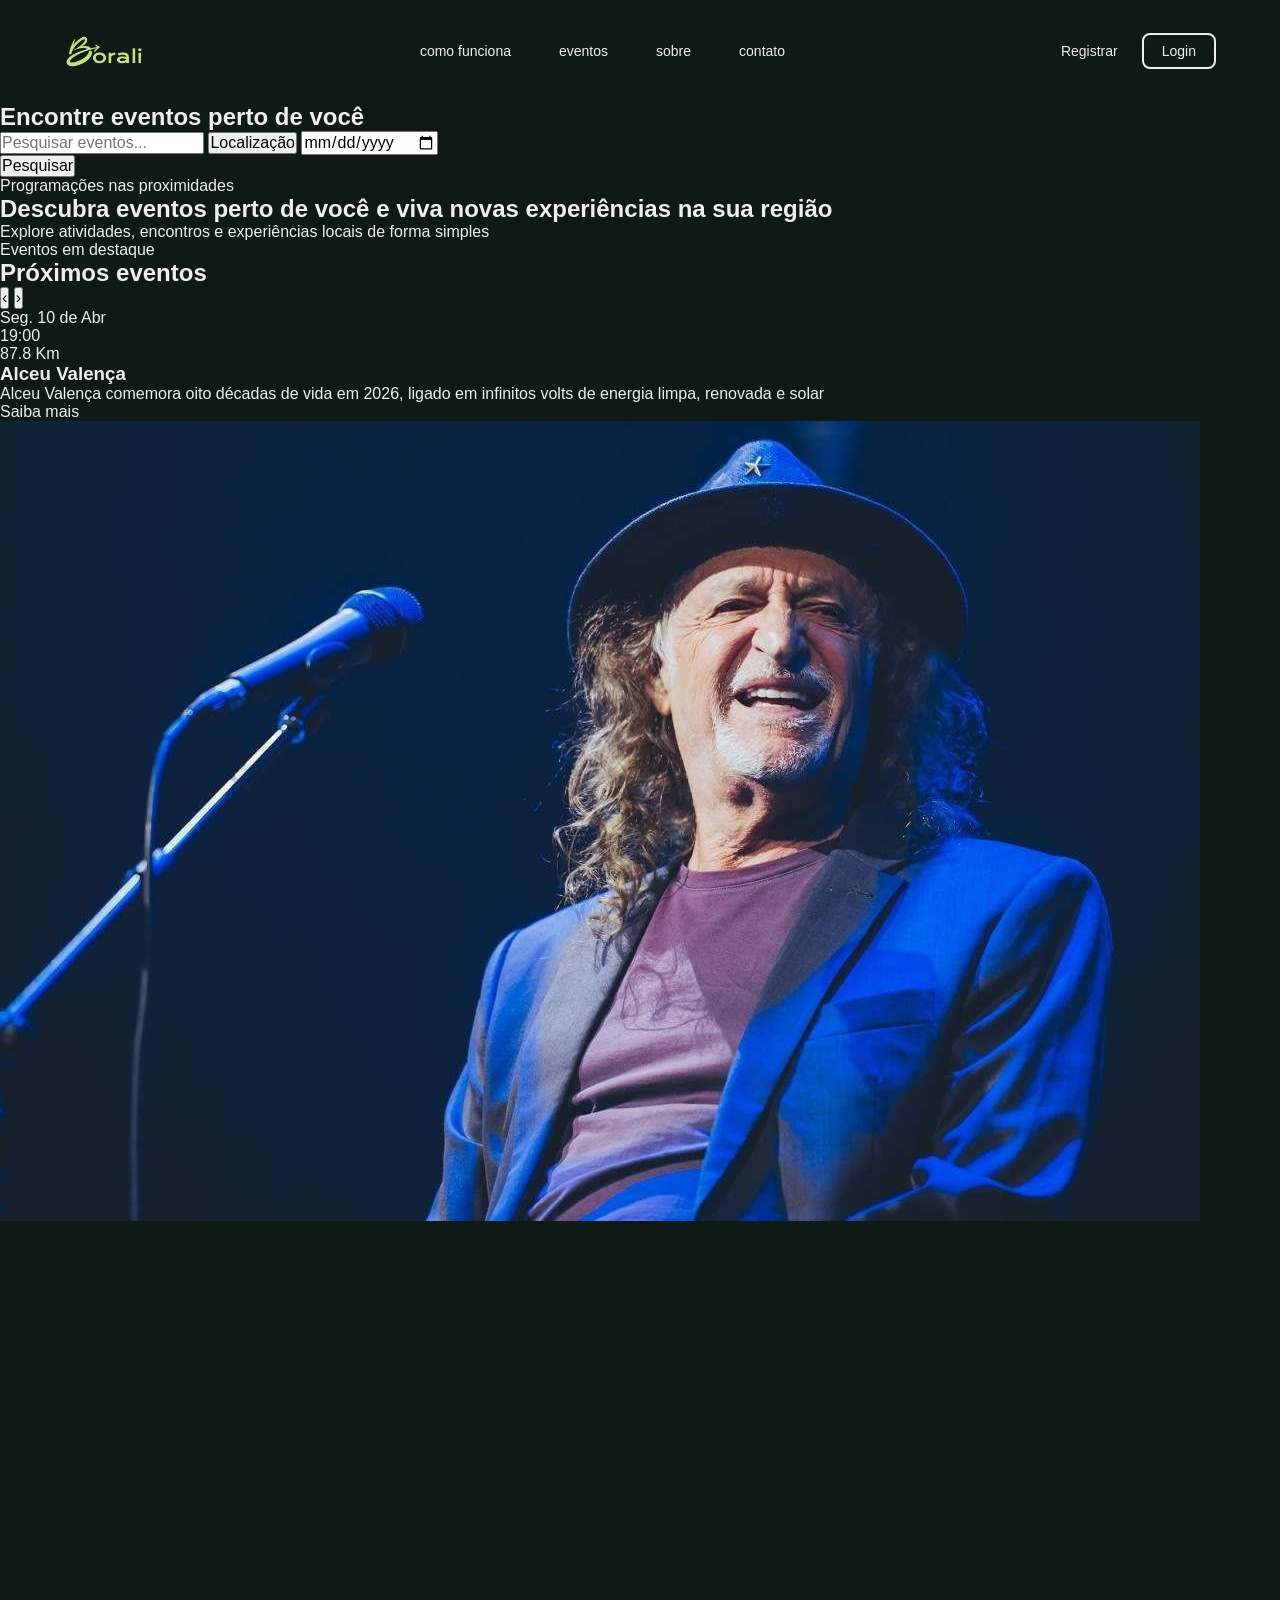
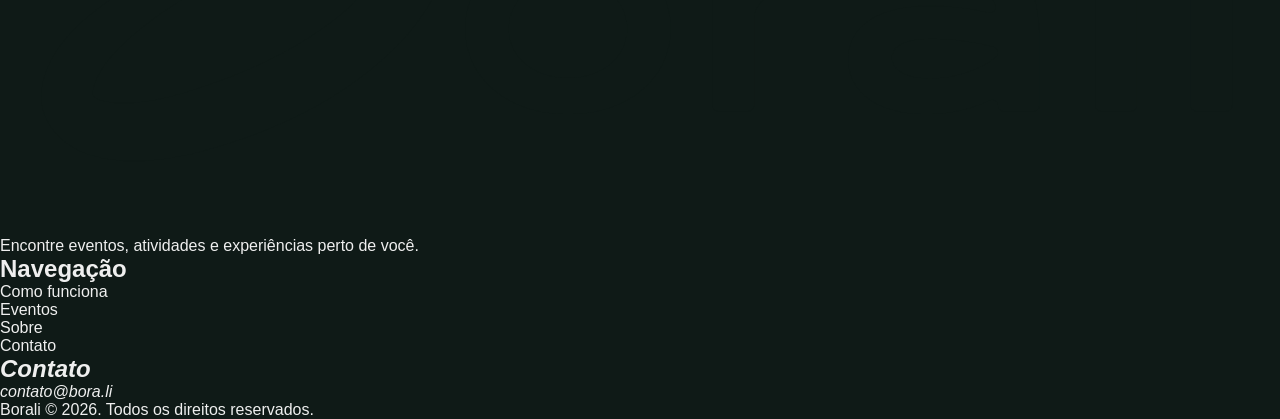
==== index.html @ 1e4908e3 "fix: ajusta acessibilidade e tamanho da logo" ====
<!doctype html>
<html lang="pt-BR">
  <head>
    <meta charset="UTF-8" />
    <meta name="viewport" content="width=device-width, initial-scale=1.0" />
    <title>Borali | Eventos locais</title>
    <link rel="stylesheet" href="css/style.css" />
  </head>
  <body>
    <header class="site-header">
      <a href="index.html" class="site-logo"
        ><img src="img/logo/Logo-1-png.png" alt="Borali"
      /></a>

      <nav class="site-nav" aria-label="Menu principal">
        <ul class="site-nav-list">
          <li><a href="#" class="site-nav-link">como funciona</a></li>
          <li><a href="#" class="site-nav-link">eventos</a></li>
          <li><a href="#" class="site-nav-link">sobre</a></li>
          <li><a href="#" class="site-nav-link">contato</a></li>
        </ul>
      </nav>
      <div class="site-header-actions">
        <a href="#" class="site-header-link">Registrar</a>
        <a href="#" class="site-header-button">Login</a>
      </div>
    </header>
    <main>
      <section class="search-section" aria-labelledby="search-title">
        <h2 id="search-title">Encontre eventos perto de você</h2>

        <form class="search-form" action="#" method="get">
          <input
            type="search"
            id="event-search"
            name="search"
            placeholder="Pesquisar eventos..."
            aria-label="Pesquisar eventos"
          />
          <button type="button" class="location-button">Localização</button>

          <input
            type="date"
            id="event-date"
            name="date"
            class="date-input"
            aria-label="Selecionar data"
          />
          <div class="search-submit-area">
            <button type="submit" class="search-submit-button">
              Pesquisar
            </button>
          </div>
        </form>
      </section>

      <section class="intro-section" aria-labelledby="intro-title">
        <p class="intro-tagline">Programações nas proximidades</p>
        <h1 id="intro-title">
          Descubra eventos perto de você e viva novas experiências na sua região
        </h1>
        <p class="intro-text">
          Explore atividades, encontros e experiências locais de forma simples
        </p>
      </section>

      <section class="events-section" aria-labelledby="events-title">
        <div class="events-header">
          <div>
            <p class="events-tagline">Eventos em destaque</p>
            <h2 id="events-title">Próximos eventos</h2>
          </div>

          <div
            class="events-controls"
            aria-label="Controles da lista de eventos"
          >
            <button
              type="button"
              class="events-control-button"
              aria-label="Evento anterior"
            >
              ‹
            </button>
            <button
              type="button"
              class="events-control-button"
              aria-label="Próximo evento"
            >
              ›
            </button>
          </div>
        </div>
        <div class="events-list">
          <article class="event-card" aria-labelledby="event-1-title">
            <div class="event-card-info">
              <div class="event-card-meta">
                <p class="event-card-meta-item">
                  <time datetime="2026-04-10">Seg. 10 de Abr</time>
                </p>
                <p class="event-card-meta-item">
                  <time datetime="19:00">19:00</time>
                </p>
                <p class="event-card-meta-item">87.8 Km</p>
              </div>
              <h3 id="event-1-title" class="event-card-title">Alceu Valença</h3>
              <p class="event-card-description">
                Alceu Valença comemora oito décadas de vida em 2026, ligado em
                infinitos volts de energia limpa, renovada e solar
              </p>
              <a href="#" class="event-card-link">Saiba mais</a>
            </div>
            <div class="event-card-media">
              <img
                src="img/ALCEU-VALENCA-3.jpg"
                alt="Foto de divulgação do evento Alceu Valença"
                class="event-card-image"
              />
            </div>
          </article>
        </div>
      </section>
    </main>
    <footer class="site-footer">
      <div class="site-footer-brand">
        <a href="index.html" class="site-footer-logo"
          ><img src="img/logo/Logo-7-png.png" alt="Borali"
        /></a>

        <p class="site-footer-description">
          Encontre eventos, atividades e experiências perto de você.
        </p>
      </div>

      <nav class="site-footer-nav" aria-label="Menu do rodapé">
        <h2 class="site-footer-title">Navegação</h2>
        <ul class="site-footer-list">
          <li><a href="#" class="site-footer-link">Como funciona</a></li>
          <li><a href="#" class="site-footer-link">Eventos</a></li>
          <li><a href="#" class="site-footer-link">Sobre</a></li>
          <li><a href="#" class="site-footer-link">Contato</a></li>
        </ul>
      </nav>

      <address class="site-footer-contact">
        <h2 class="site-footer-title">Contato</h2>

        <a href="mailto:contato@bora.li" class="site-footer-link"
          >contato@bora.li</a
        >
      </address>
      <div class="site-footer-bottom">
        <p>Borali &copy; 2026. Todos os direitos reservados.</p>
      </div>
    </footer>
  </body>
</html>
---- css/style.css ----
:root {
  /*
    ****** Cores Principais
 */
  --cor-verde-folha: #c2e480;
  --cor-verde-floresta: #125442;
  --cor-verde-rio-profundo: #003333;
  --cor-verde-floresta-profundo: #0f1a17;
  --cor-cinza-nuvem: #efefef;

  /*
    ****** Cores B2B
 */
  --cor-terracota-ardente: #f2542d;
  --cor-alabastro: #f9f4f3;

  /*
    ****** Cores de apoio
 */
  --cor-cinza-platina: #d4d4d4;
  --cor-cinza-prata: #b9b9b9;
  --cor-verde-carvao: #454e4c;

  --fonte-base: "Segoe UI", Tahoma, Geneva, Verdana, sans-serif;
}

/*
    ****** Reset geral
 */
* {
  margin: 0;
  padding: 0;
  box-sizing: border-box;
}

html {
  scroll-behavior: smooth;
}

body {
  font-family: var(--fonte-base);
  background-color: var(--cor-verde-floresta-profundo);
  color: var(--cor-cinza-nuvem);
}

img {
  max-width: 100%;
  display: block;
}

a {
  color: inherit;
  text-decoration: none;
}

button,
input {
  font: inherit;
}

/*
    ****** Header
 */

.site-logo img {
  width: 80px;
  height: auto;
}

.site-header {
  display: flex;
  align-items: center;
  justify-content: space-between;
  padding: 32px 64px;
}

.site-nav-list {
  display: flex;
  align-items: center;
  gap: 48px;
  list-style: none;
}

.site-nav-link {
  font-size: 14px;
  text-transform: lowercase;
  transition: color 0.3s ease;
}

.site-nav-link:hover {
  color: var(--cor-verde-folha);
}

.site-header-actions {
  display: flex;
  align-items: center;
  gap: 24px;
}

.site-header-link {
  font-size: 14px;
  transition: color 0.3s ease;
}

.site-header-link:hover {
  color: var(--cor-verde-folha);
}

.site-header-button {
  font-size: 14px;
  border: 2px solid var(--cor-cinza-nuvem);
  border-radius: 8px;
  padding: 8px 18px;
  transition:
    background-color 0.3s ease,
    color 0.3s ease,
    border-color 0.3s ease;
}

.site-header-button:hover {
  background-color: var(--cor-verde-folha);
  color: var(--cor-verde-rio-profundo);
  border-color: var(--cor-verde-folha);
}
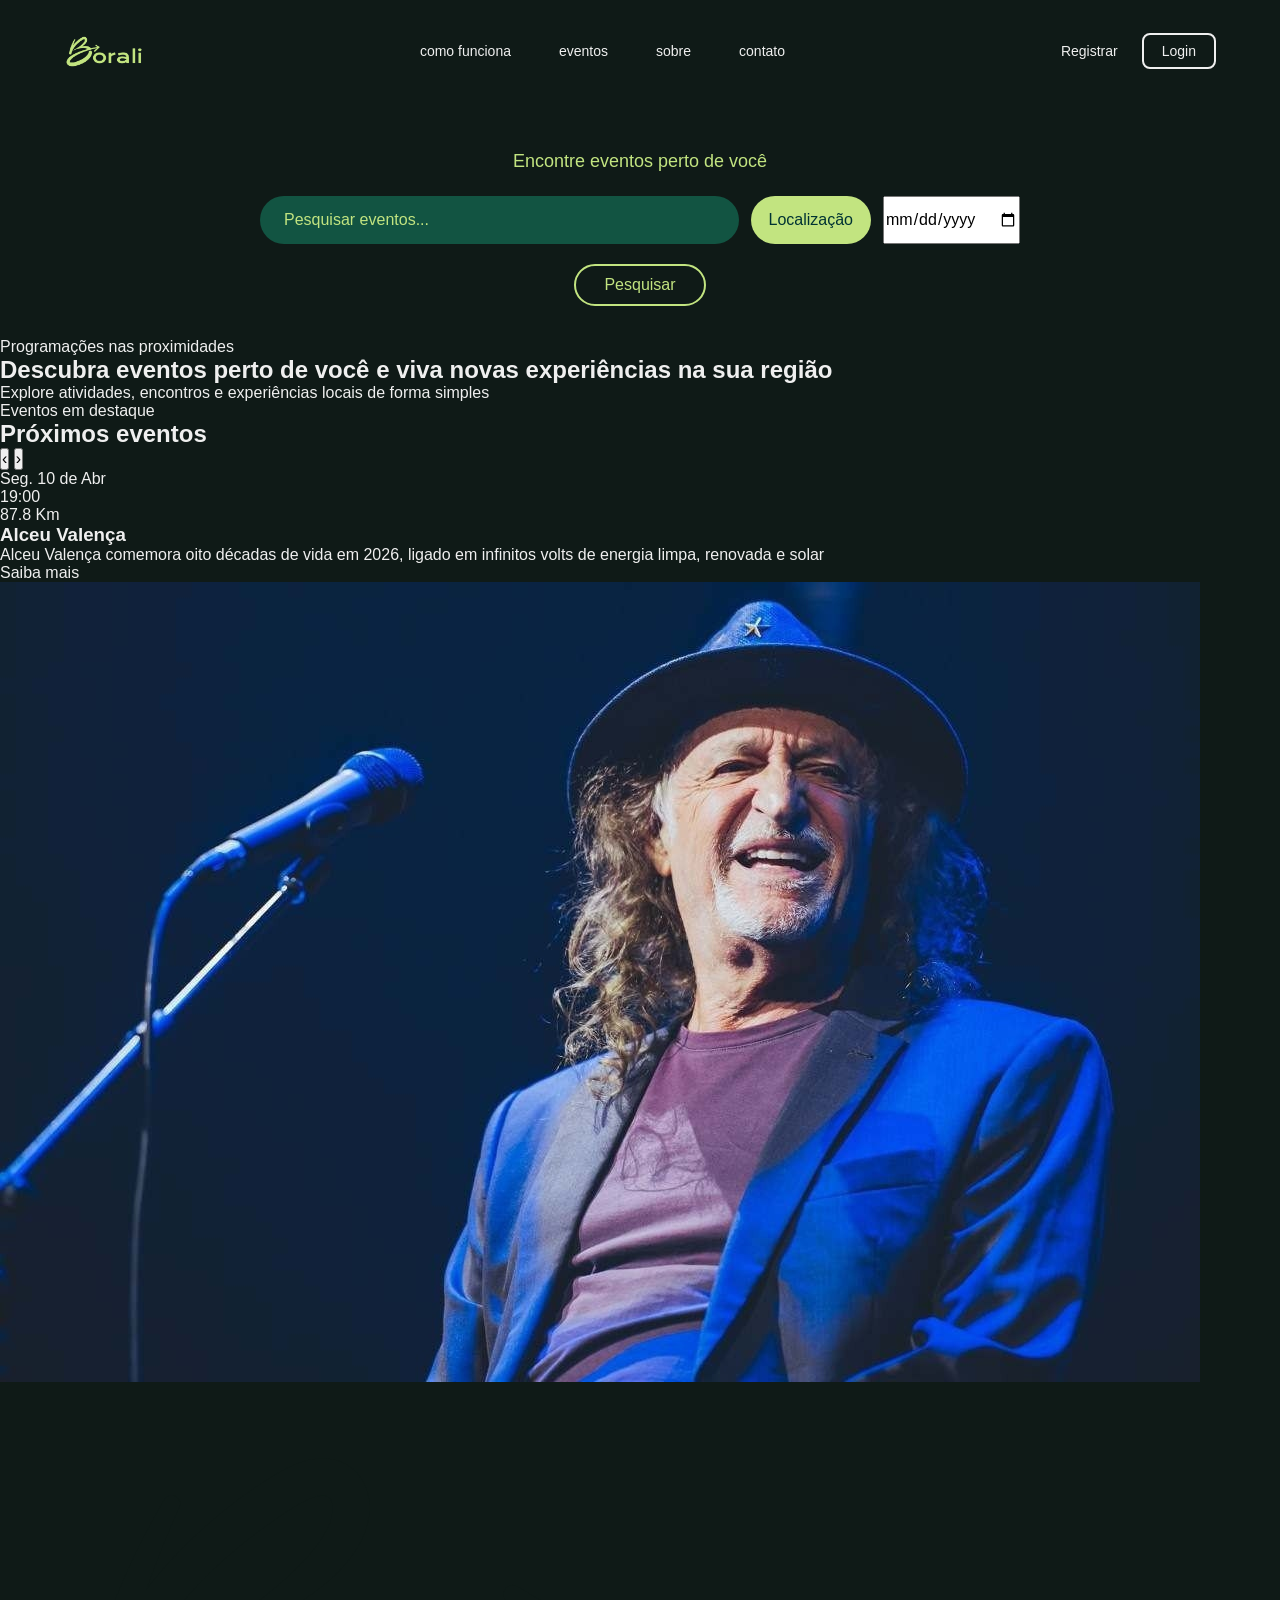
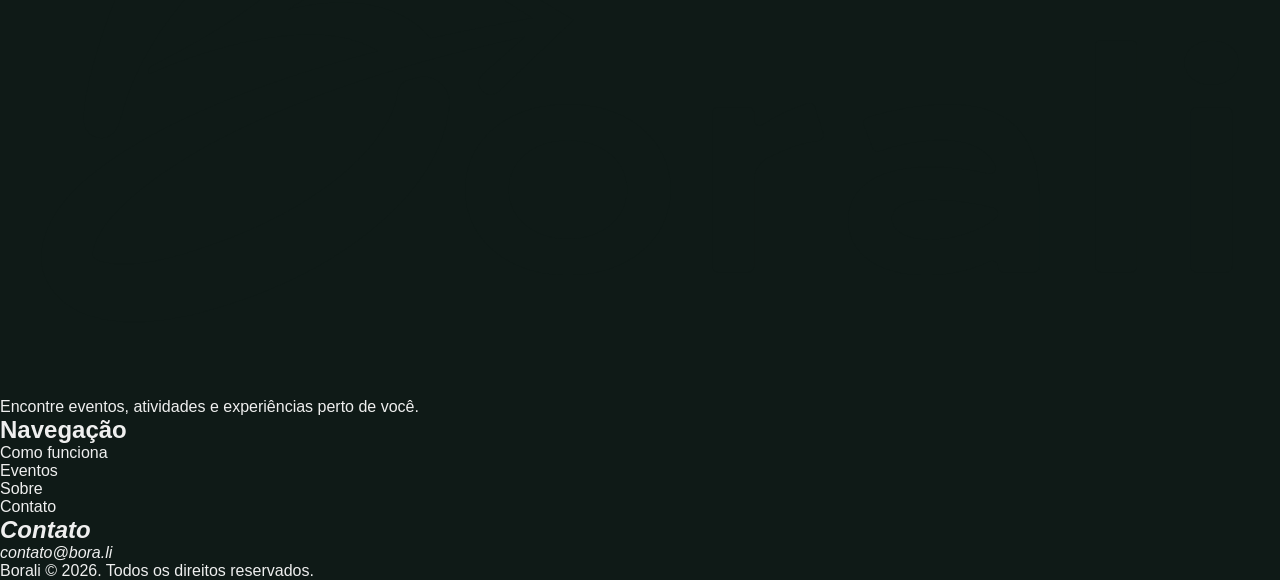
==== commit ce9b3953: "feat: estiliza area de busca" ====
--- a/index.html
+++ b/index.html
@@ -34,6 +34,7 @@
             type="search"
             id="event-search"
             name="search"
+            class="search-input"
             placeholder="Pesquisar eventos..."
             aria-label="Pesquisar eventos"
           />
--- a/css/style.css
+++ b/css/style.css
@@ -122,3 +122,83 @@
   color: var(--cor-verde-rio-profundo);
   border-color: var(--cor-verde-folha);
 }
+
+/*
+    ****** Search
+ */
+
+.search-section {
+  padding: 48px 64px 32px;
+}
+
+#search-title {
+  margin-bottom: 24px;
+  color: var(--cor-verde-folha);
+  font-size: 18px;
+  font-weight: 500;
+  text-align: center;
+}
+
+.search-form {
+  display: flex;
+  flex-wrap: wrap;
+  justify-content: center;
+  gap: 12px;
+  max-width: 760px;
+  margin: 0 auto;
+}
+
+.search-input {
+  flex: 1;
+  min-width: 280px;
+  height: 48px;
+  border: none;
+  border-radius: 999px;
+  padding: 0 24px;
+  background-color: var(--cor-verde-floresta);
+  color: var(--cor-verde-folha);
+}
+
+.search-input::placeholder {
+  color: var(--cor-verde-folha);
+}
+
+.search-input:focus,
+.date-input:focus {
+  outline: 2px solid var(--cor-verde-folha);
+}
+
+.location-button,
+.date-intput {
+  height: 48px;
+  border: none;
+  border-radius: 999px;
+  padding: 0 18px;
+  background-color: var(--cor-verde-folha);
+  color: var(--cor-verde-rio-profundo);
+  cursor: pointer;
+}
+
+.search-submit-area {
+  display: flex;
+  justify-content: center;
+  flex-basis: 100%;
+  margin-top: 8px;
+}
+
+.search-submit-button {
+  border: 2px solid var(--cor-verde-folha);
+  border-radius: 999px;
+  padding: 10px 28px;
+  background-color: transparent;
+  color: var(--cor-verde-folha);
+  cursor: pointer;
+  transition:
+    background-color 0.3s ease,
+    color 0.3s ease;
+}
+
+.search-submit-button:hover {
+  background-color: var(--cor-verde-folha);
+  color: var(--cor-verde-rio-profundo);
+}
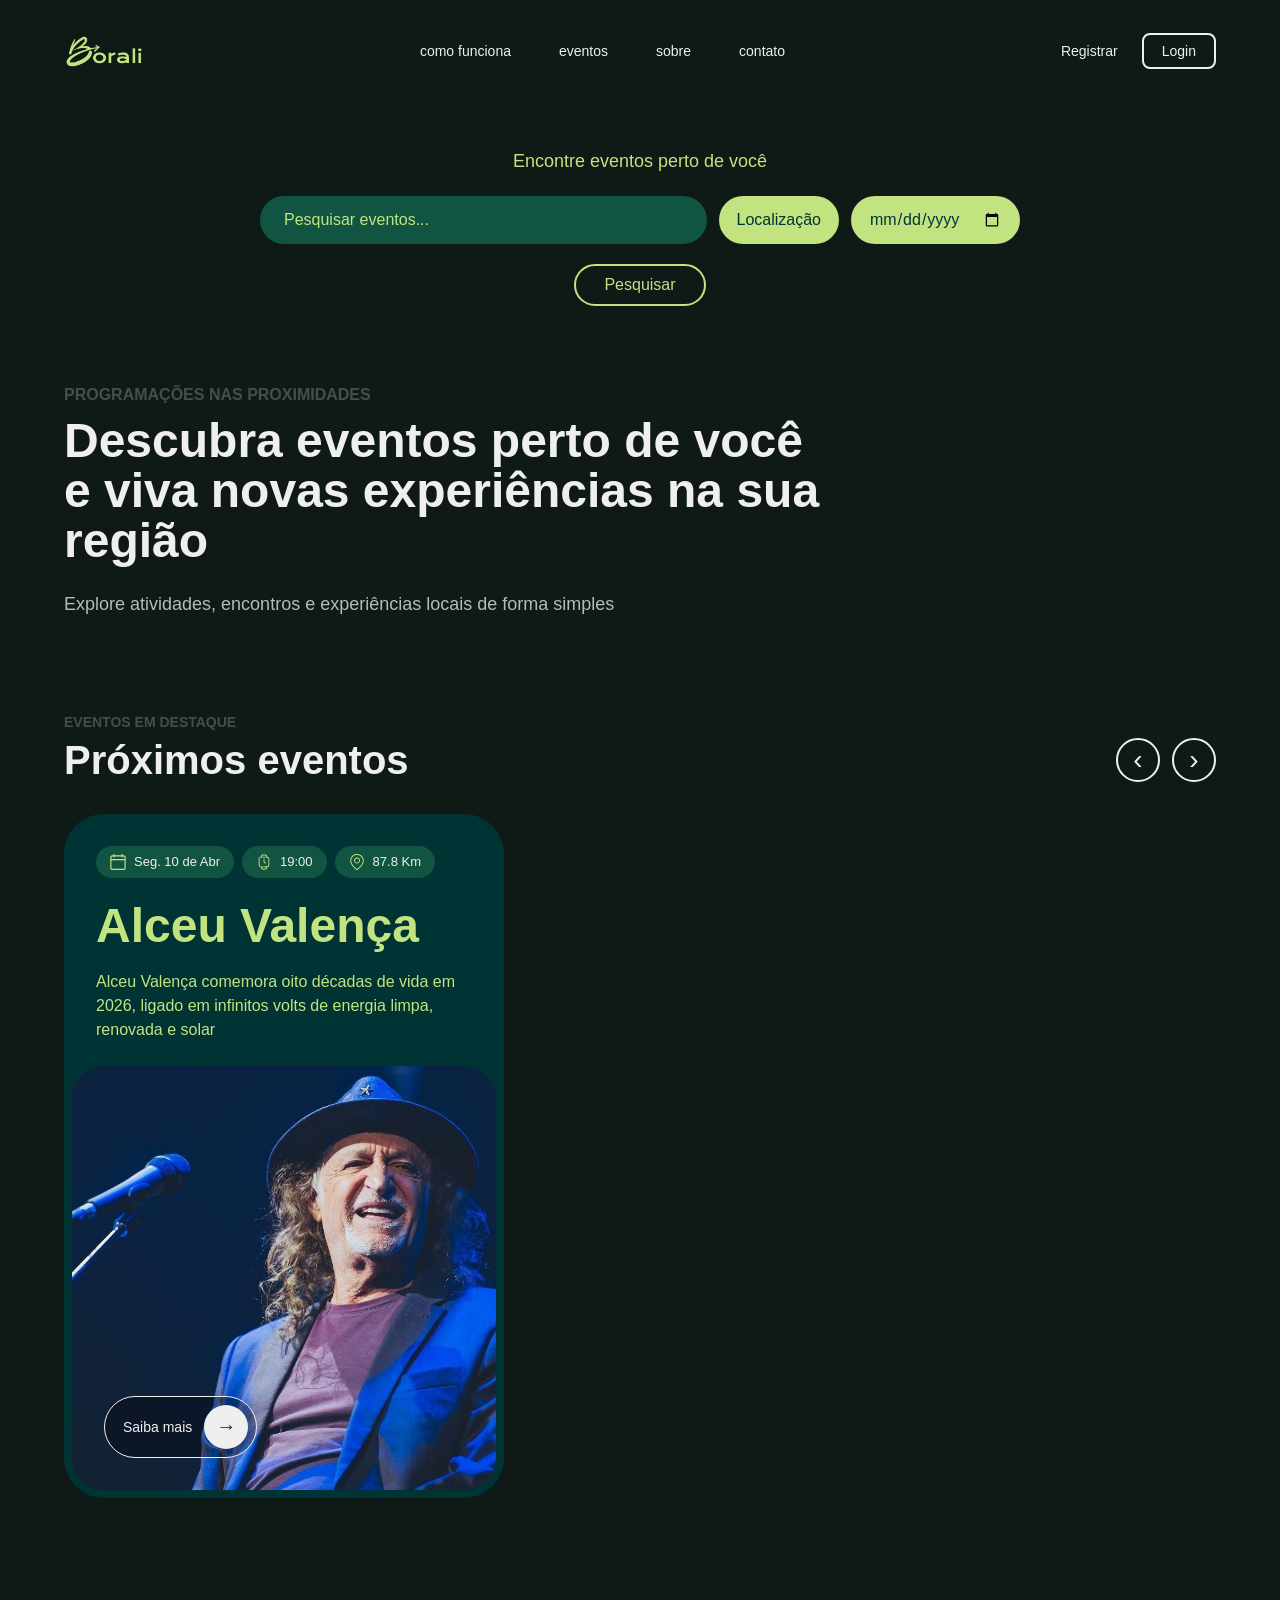
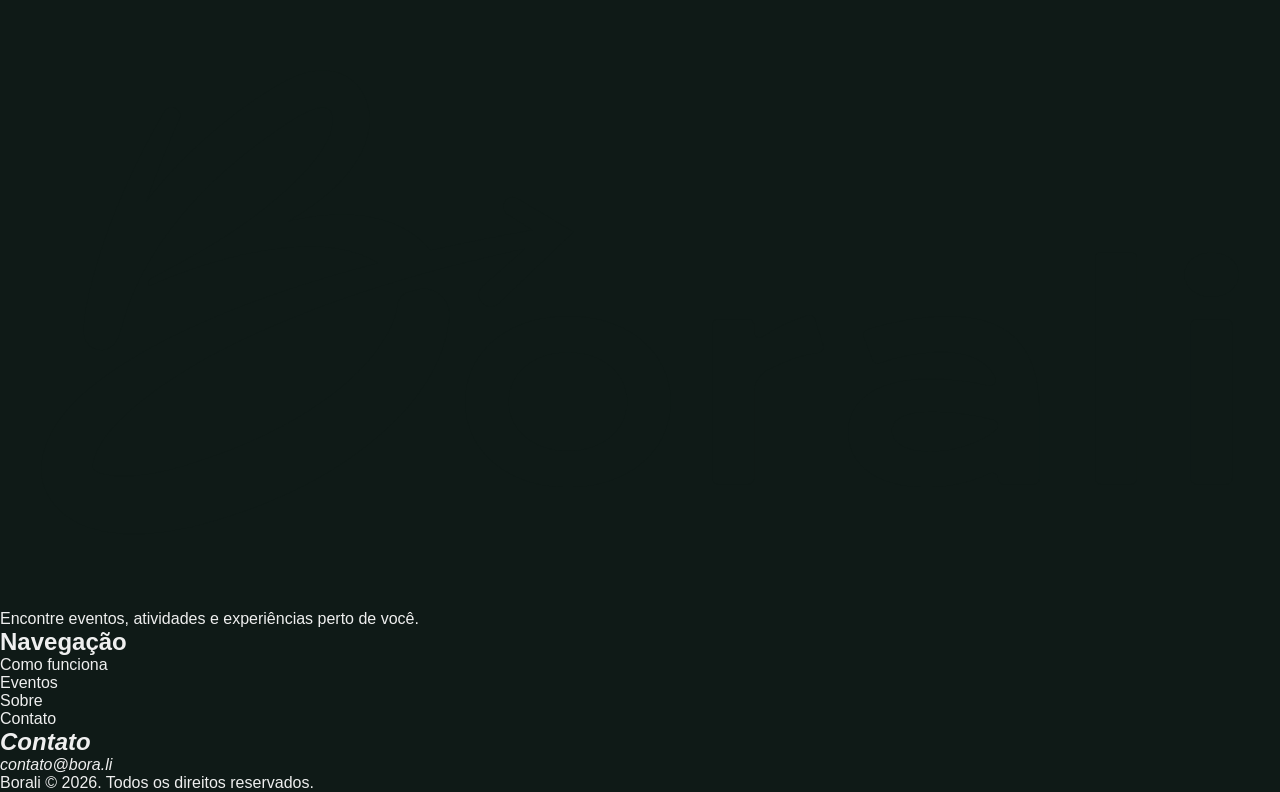
==== commit 21e98f76: "feat: adiciona icones verdes aos metadados do card" ====
--- a/index.html
+++ b/index.html
@@ -97,19 +97,74 @@
             <div class="event-card-info">
               <div class="event-card-meta">
                 <p class="event-card-meta-item">
+                  <span alt="" class="event-card-meta-icon" aria-hidden="true">
+                    <svg
+                      version="1.0"
+                      viewBox="0 0 512.000000 512.000000"
+                      preserveAspectRatio="xMidYMid meet"
+                    >
+                      <g
+                        transform="translate(0.000000,512.000000) scale(0.100000,-0.100000)"
+                        stroke="none"
+                      >
+                        <path
+                          d="M1155 5102 c-50 -23 -91 -70 -105 -120 -5 -20 -10 -83 -10 -138 l0 -102 -197 -4 c-222 -5 -279 -18 -403 -85 -100 -55 -217 -179 -269 -284 -83 -169 -76 7 -76 -1999 0 -2003 -6 -1830 75 -1996 74 -152 218 -277 389 -338 l86 -31 1915 0 1915 0 80 28 c225 79 391 258 452 487 17 61 18 179 18 1850 0 2007 7 1829 -77 2000 -59 120 -178 239 -298 297 -117 58 -203 73 -405 73 l-165 0 0 103 c0 121 -11 166 -51 212 -87 98 -252 78 -309 -39 -17 -35 -20 -62 -20 -159 l0 -117 -1139 0 -1139 0 -4 128 c-3 116 -5 132 -27 164 -55 79 -153 109 -236 70z m-113 -859 c4 -137 20 -179 80 -223 73 -53 166 -48 235 13 53 47 63 79 63 212 l0 115 1140 0 1140 0 0 -115 c0 -133 10 -165 63 -212 71 -62 168 -65 243 -8 53 40 68 85 72 218 l4 117 159 0 c135 0 166 -3 213 -20 69 -26 130 -85 164 -158 l27 -57 3 -307 4 -308 -2092 0 -2092 0 4 308 c3 268 6 312 21 347 28 64 66 111 109 140 72 48 102 54 274 54 l162 1 4 -117z m3606 -2370 l-3 -1258 -26 -55 c-31 -66 -85 -121 -148 -152 l-46 -23 -1865 0 -1865 0 -46 23 c-64 31 -117 85 -148 151 l-26 56 -3 1258 -2 1257 2090 0 2090 0 -2 -1257z"
+                        />
+                      </g>
+                    </svg>
+                  </span>
                   <time datetime="2026-04-10">Seg. 10 de Abr</time>
                 </p>
                 <p class="event-card-meta-item">
+                  <span alt="" class="event-card-meta-icon" aria-hidden="true">
+                    <svg
+                      version="1.0"
+                      viewBox="0 0 512.000000 512.000000"
+                      preserveAspectRatio="xMidYMid meet"
+                    >
+                      <g
+                        transform="translate(0.000000,512.000000) scale(0.100000,-0.100000)"
+                        stroke="none"
+                      >
+                        <path
+                          d="M1956 4929 c-64 -15 -158 -70 -213 -125 -81 -81 -111 -150 -152 -363 l-37 -183 -91 -23 c-52 -14 -132 -44 -185 -71 -76 -39 -110 -65 -183 -139 -123 -124 -188 -239 -220 -393 -21 -99 -21 -2045 0 -2144 62 -293 291 -528 589 -603 l90 -23 37 -183 c27 -139 44 -200 68 -248 45 -88 119 -159 216 -207 l79 -39 570 -3 c410 -3 586 0 626 8 126 27 252 125 310 241 25 48 42 108 69 248 l37 183 90 23 c302 76 539 324 593 619 8 41 11 380 11 1060 0 1079 0 1063 -53 1196 -95 234 -300 412 -550 475 l-91 23 -37 183 c-27 139 -44 200 -68 248 -46 90 -123 163 -218 209 l-78 37 -585 2 c-333 1 -602 -3 -624 -8z m1128 -279 c90 -20 126 -72 155 -222 12 -62 24 -125 27 -140 l6 -28 -711 0 c-391 0 -711 4 -711 8 0 29 55 272 66 294 18 35 76 79 117 88 46 11 1004 11 1051 0z m526 -694 c168 -55 296 -185 347 -351 17 -56 18 -118 18 -1045 0 -927 -1 -989 -18 -1045 -52 -169 -183 -300 -352 -352 -56 -17 -117 -18 -1040 -18 -774 0 -991 3 -1030 13 -176 46 -318 183 -372 357 -17 56 -18 118 -18 1045 0 927 1 989 18 1045 61 198 225 339 427 365 30 5 485 7 1010 6 894 -1 959 -3 1010 -20z m-344 -3123 c-3 -16 -15 -78 -27 -140 -25 -128 -41 -161 -100 -200 l-43 -28 -536 0 -536 0 -43 28 c-59 39 -75 72 -100 200 -12 62 -24 124 -27 140 l-6 27 712 0 712 0 -6 -27z"
+                        />
+                        <path
+                          d="M2495 3551 c-16 -10 -39 -28 -50 -41 -19 -21 -20 -38 -23 -507 -2 -456 -1 -487 16 -514 19 -31 521 -425 560 -440 61 -23 139 2 172 56 24 39 26 104 5 145 -9 18 -109 102 -243 206 l-227 176 -5 428 -5 428 -25 27 c-53 57 -120 70 -175 36z"
+                        />
+                      </g>
+                    </svg>
+                  </span>
                   <time datetime="19:00">19:00</time>
                 </p>
-                <p class="event-card-meta-item">87.8 Km</p>
+                <p class="event-card-meta-item">
+                  <span alt="" class="event-card-meta-icon" aria-hidden="true">
+                    <svg
+                      version="1.0"
+                      viewBox="0 0 512.000000 512.000000"
+                      preserveAspectRatio="xMidYMid meet"
+                    >
+                      <g
+                        transform="translate(0.000000,512.000000) scale(0.100000,-0.100000)"
+                        stroke="none"
+                      >
+                        <path
+                          d="M2335 5108 c-556 -56 -1098 -348 -1450 -783 -257 -317 -414 -676 -470 -1079 -19 -132 -22 -406 -5 -526 63 -467 291 -945 679 -1425 259 -319 585 -640 1206 -1184 28 -24 79 -58 115 -75 57 -27 76 -31 150 -31 74 0 93 4 150 31 36 17 88 51 115 75 621 544 947 865 1206 1184 388 480 616 958 679 1425 17 120 14 394 -5 526 -88 629 -433 1173 -966 1524 -400 264 -914 388 -1404 338z m515 -312 c675 -111 1234 -574 1463 -1211 115 -318 141 -683 72 -984 -82 -352 -255 -690 -540 -1056 -225 -289 -487 -556 -969 -987 -231 -207 -294 -258 -316 -258 -22 0 -85 51 -316 258 -747 668 -1091 1070 -1331 1555 -154 311 -214 551 -214 853 0 783 497 1480 1246 1748 133 47 308 84 480 100 74 7 339 -4 425 -18z"
+                        />
+                        <path
+                          d="M2410 3979 c-287 -51 -537 -226 -680 -475 -89 -156 -125 -314 -117 -514 10 -244 101 -452 273 -625 160 -160 347 -249 577 -276 72 -8 122 -8 195 0 229 27 416 116 576 276 117 117 193 247 242 412 32 106 43 296 25 413 -34 218 -156 430 -331 577 -90 76 -261 164 -375 194 -92 24 -298 34 -385 18z m284 -304 c243 -51 444 -247 500 -485 20 -83 20 -227 1 -308 -27 -113 -81 -208 -170 -298 -137 -138 -278 -198 -465 -198 -187 0 -328 60 -465 198 -89 90 -143 185 -170 298 -19 81 -19 225 1 308 79 338 427 557 768 485z"
+                        />
+                      </g>
+                    </svg>
+                  </span>
+                  87.8 Km
+                </p>
               </div>
               <h3 id="event-1-title" class="event-card-title">Alceu Valença</h3>
               <p class="event-card-description">
                 Alceu Valença comemora oito décadas de vida em 2026, ligado em
                 infinitos volts de energia limpa, renovada e solar
               </p>
-              <a href="#" class="event-card-link">Saiba mais</a>
             </div>
             <div class="event-card-media">
               <img
@@ -117,6 +172,11 @@
                 alt="Foto de divulgação do evento Alceu Valença"
                 class="event-card-image"
               />
+
+              <a href="#" class="event-card-link">
+                <span>Saiba mais</span>
+                <span aria-hidden="true">→</span>
+              </a>
             </div>
           </article>
         </div>
--- a/css/style.css
+++ b/css/style.css
@@ -166,10 +166,11 @@
 .search-input:focus,
 .date-input:focus {
   outline: 2px solid var(--cor-verde-folha);
+  outline-offset: 2px;
 }
 
 .location-button,
-.date-intput {
+.date-input {
   height: 48px;
   border: none;
   border-radius: 999px;
@@ -202,3 +203,222 @@
   background-color: var(--cor-verde-folha);
   color: var(--cor-verde-rio-profundo);
 }
+
+/*
+    ****** Intro Section
+ */
+
+.intro-section {
+  max-width: 900px;
+  padding: 48px 64px;
+}
+
+.intro-tagline {
+  margin-bottom: 12px;
+  color: var(--cor-verde-carvao);
+  font-size: 16px;
+  font-weight: 700;
+  text-transform: uppercase;
+}
+
+#intro-title {
+  max-width: 820px;
+  font-size: 48px;
+  line-height: 1.05;
+  font-weight: 700;
+}
+
+.intro-text {
+  max-width: 560px;
+  margin-top: 24px;
+  color: var(--cor-cinza-prata);
+  font-size: 18px;
+  line-height: 1.5;
+}
+
+/*
+    ****** Events Header
+ */
+
+.events-section {
+  padding: 48px 64px 80px;
+}
+
+.events-header {
+  display: flex;
+  align-items: end;
+  justify-content: space-between;
+  gap: 32px;
+  margin-bottom: 32px;
+}
+
+.events-tagline {
+  margin-bottom: 8px;
+  color: var(--cor-verde-carvao);
+  font-size: 14px;
+  font-weight: 700;
+  text-transform: uppercase;
+}
+
+#events-title {
+  font-size: 40px;
+  line-height: 1.1;
+}
+
+.events-controls {
+  display: flex;
+  gap: 12px;
+}
+
+.events-control-button {
+  color: var(--cor-cinza-nuvem);
+  width: 44px;
+  height: 44px;
+  border: 2px solid var(--cor-cinza-nuvem);
+  border-radius: 50%;
+  background-color: transparent;
+  color: var(--cor-cinza-nuvem);
+  font-size: 28px;
+  line-height: 1;
+  cursor: pointer;
+  transition:
+    background-color 0.3s ease,
+    color 0.3s ease,
+    border-color 0.3s ease;
+}
+
+.events-control-button:hover {
+  background-color: var(--cor-verde-folha);
+  color: var(--cor-verde-rio-profundo);
+  border-color: var(--cor-verde-folha);
+}
+
+/*
+    ****** Event Card
+ */
+
+.events-list {
+  display: flex;
+  gap: 16px;
+  overflow-x: auto;
+  padding-bottom: 16px;
+}
+
+.event-card {
+  width: 440px;
+  flex: 0 0 auto;
+  padding: 8px;
+  border-radius: 40px;
+  background-color: var(--cor-verde-rio-profundo);
+  color: var(--cor-verde-folha);
+  transition:
+    background-color 0.3s ease,
+    color 0.3s ease;
+}
+
+.event-card:hover {
+  background-color: var(--cor-verde-folha);
+  color: var(--cor-verde-rio-profundo);
+}
+
+.event-card-info {
+  padding: 24px;
+}
+
+.event-card-meta {
+  display: flex;
+  flex-wrap: wrap;
+  gap: 8px;
+  margin-bottom: 24px;
+}
+
+.event-card-meta-item {
+  display: inline-flex;
+  align-items: center;
+  gap: 8px;
+  border-radius: 999px;
+  padding: 8px 14px;
+  background-color: var(--cor-verde-floresta);
+  color: var(--cor-cinza-nuvem);
+  font-size: 13px;
+  line-height: 1;
+}
+
+.event-card-meta-icon {
+  width: 16px;
+  height: 16px;
+  fill: var(--cor-verde-folha);
+}
+
+.event-card-meta-icon svg {
+  width: 100%;
+  height: 100%;
+  display: block;
+}
+
+.event-card-title {
+  font-size: 48px;
+  line-height: 1;
+  font-weight: 700;
+}
+
+.event-card-description {
+  margin-top: 20px;
+  color: inherit;
+  font-size: 16px;
+  line-height: 1.5;
+}
+
+.event-card-link {
+  position: absolute;
+  left: 32px;
+  bottom: 32px;
+  display: inline-flex;
+  align-items: center;
+  gap: 12px;
+  border: 1px solid var(--cor-cinza-nuvem);
+  border-radius: 999px;
+  padding: 8px 8px 8px 18px;
+  background-color: rgba(0, 0, 0, 0.32);
+  color: var(--cor-cinza-nuvem);
+  font-size: 14px;
+  transition:
+    background-color 0.3s ease,
+    color 0.3s ease,
+    border-color 0.3s ease;
+}
+
+.event-card-link span:last-child {
+  display: inline-flex;
+  align-items: center;
+  justify-content: center;
+  width: 44px;
+  height: 44px;
+  border-radius: 50%;
+  background-color: var(--cor-cinza-nuvem);
+  color: var(--cor-verde-rio-profundo);
+  font-size: 20px;
+}
+
+.event-card-link span:last-child:hover {
+  background-color: var(--cor-verde-folha);
+  color: var(--cor-verde-rio-profundo);
+}
+
+.event-card-link:hover {
+  background-color: var(--cor-verde-rio-profundo);
+  color: var(--cor-verde-folha);
+  border-color: var(--cor-verde-folha);
+}
+
+.event-card-media {
+  position: relative;
+  margin: 0;
+}
+
+.event-card-image {
+  width: 100%;
+  aspect-ratio: 1 / 1;
+  object-fit: cover;
+  border-radius: 32px;
+}
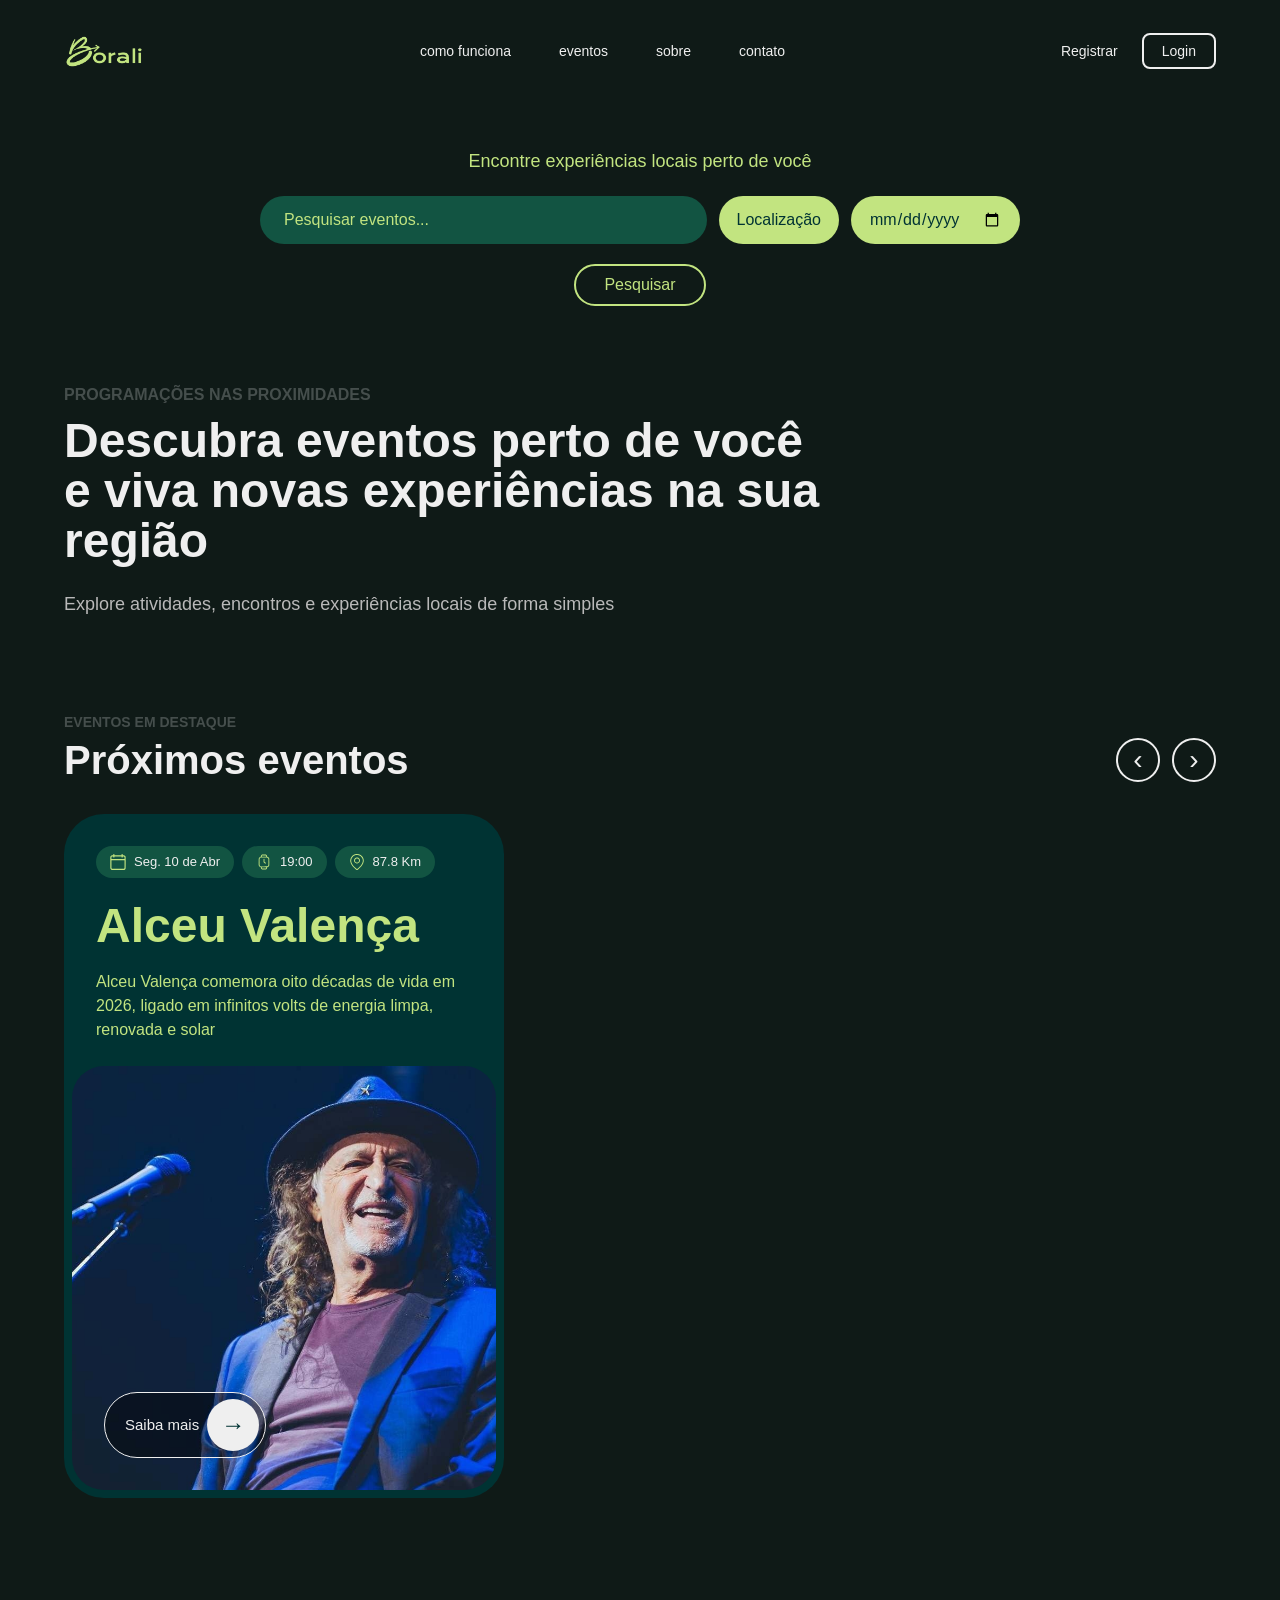
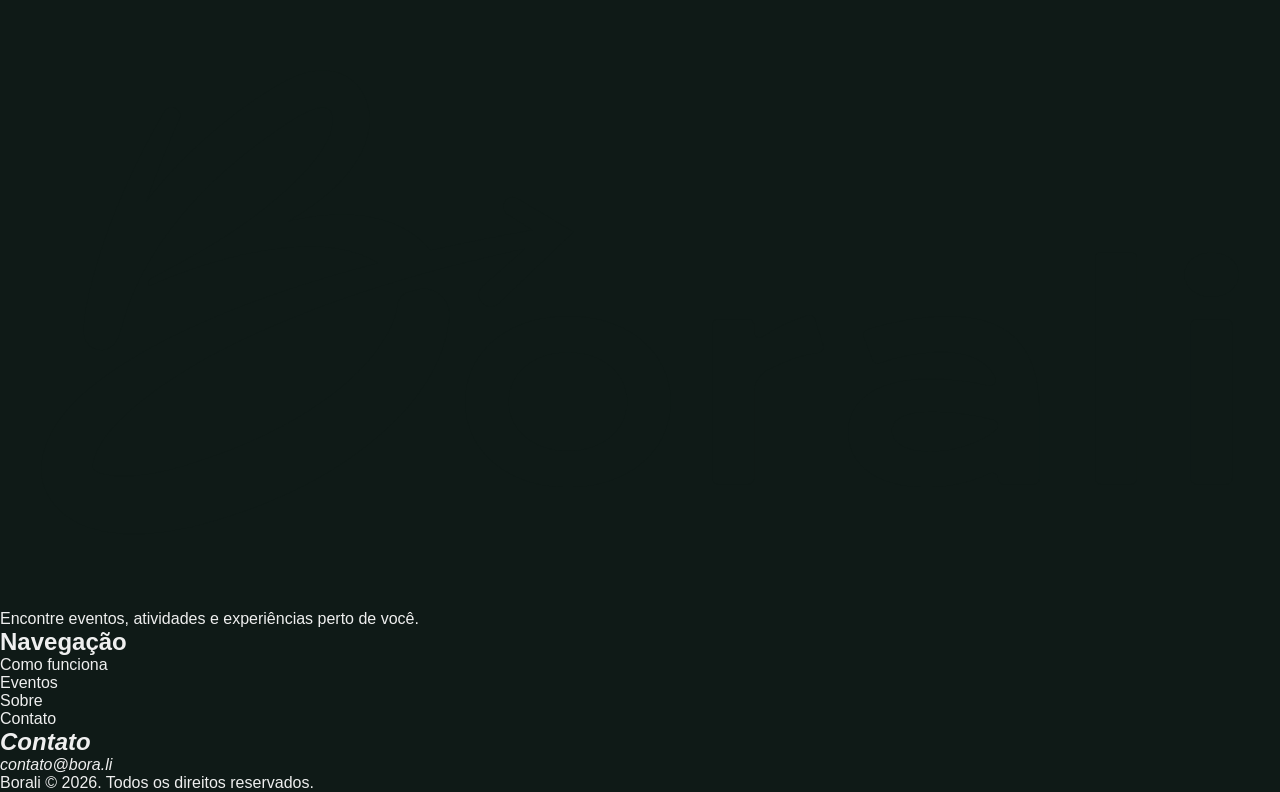
==== commit dc5017f6: "style: remove propriedade duplicada dos controles" ====
--- a/index.html
+++ b/index.html
@@ -3,7 +3,7 @@
   <head>
     <meta charset="UTF-8" />
     <meta name="viewport" content="width=device-width, initial-scale=1.0" />
-    <title>Borali | Eventos locais</title>
+    <title>Borali | Novas experiências perto de você</title>
     <link rel="stylesheet" href="css/style.css" />
   </head>
   <body>
@@ -27,7 +27,7 @@
     </header>
     <main>
       <section class="search-section" aria-labelledby="search-title">
-        <h2 id="search-title">Encontre eventos perto de você</h2>
+        <h2 id="search-title">Encontre experiências locais perto de você</h2>
 
         <form class="search-form" action="#" method="get">
           <input
@@ -97,7 +97,7 @@
             <div class="event-card-info">
               <div class="event-card-meta">
                 <p class="event-card-meta-item">
-                  <span alt="" class="event-card-meta-icon" aria-hidden="true">
+                  <span class="event-card-meta-icon" aria-hidden="true">
                     <svg
                       version="1.0"
                       viewBox="0 0 512.000000 512.000000"
@@ -116,7 +116,7 @@
                   <time datetime="2026-04-10">Seg. 10 de Abr</time>
                 </p>
                 <p class="event-card-meta-item">
-                  <span alt="" class="event-card-meta-icon" aria-hidden="true">
+                  <span class="event-card-meta-icon" aria-hidden="true">
                     <svg
                       version="1.0"
                       viewBox="0 0 512.000000 512.000000"
@@ -138,7 +138,7 @@
                   <time datetime="19:00">19:00</time>
                 </p>
                 <p class="event-card-meta-item">
-                  <span alt="" class="event-card-meta-icon" aria-hidden="true">
+                  <span class="event-card-meta-icon" aria-hidden="true">
                     <svg
                       version="1.0"
                       viewBox="0 0 512.000000 512.000000"
--- a/css/style.css
+++ b/css/style.css
@@ -277,7 +277,6 @@
   border: 2px solid var(--cor-cinza-nuvem);
   border-radius: 50%;
   background-color: transparent;
-  color: var(--cor-cinza-nuvem);
   font-size: 28px;
   line-height: 1;
   cursor: pointer;
@@ -375,13 +374,15 @@
   bottom: 32px;
   display: inline-flex;
   align-items: center;
-  gap: 12px;
+  gap: 8px;
+  min-height: 64px;
   border: 1px solid var(--cor-cinza-nuvem);
   border-radius: 999px;
-  padding: 8px 8px 8px 18px;
-  background-color: rgba(0, 0, 0, 0.32);
+  padding: 6px 6px 6px 20px;
+  background-color: rgba(0, 0, 0, 0.42);
   color: var(--cor-cinza-nuvem);
-  font-size: 14px;
+  font-size: 15px;
+  font-weight: 500;
   transition:
     background-color 0.3s ease,
     color 0.3s ease,
@@ -392,15 +393,19 @@
   display: inline-flex;
   align-items: center;
   justify-content: center;
-  width: 44px;
-  height: 44px;
+  width: 52px;
+  height: 52px;
   border-radius: 50%;
   background-color: var(--cor-cinza-nuvem);
   color: var(--cor-verde-rio-profundo);
-  font-size: 20px;
-}
-
-.event-card-link span:last-child:hover {
+  font-size: 24px;
+  line-height: 1;
+  transition:
+    background-color 0.3s ease,
+    color 0.3s ease;
+}
+
+.event-card-link:hover span:last-child {
   background-color: var(--cor-verde-folha);
   color: var(--cor-verde-rio-profundo);
 }
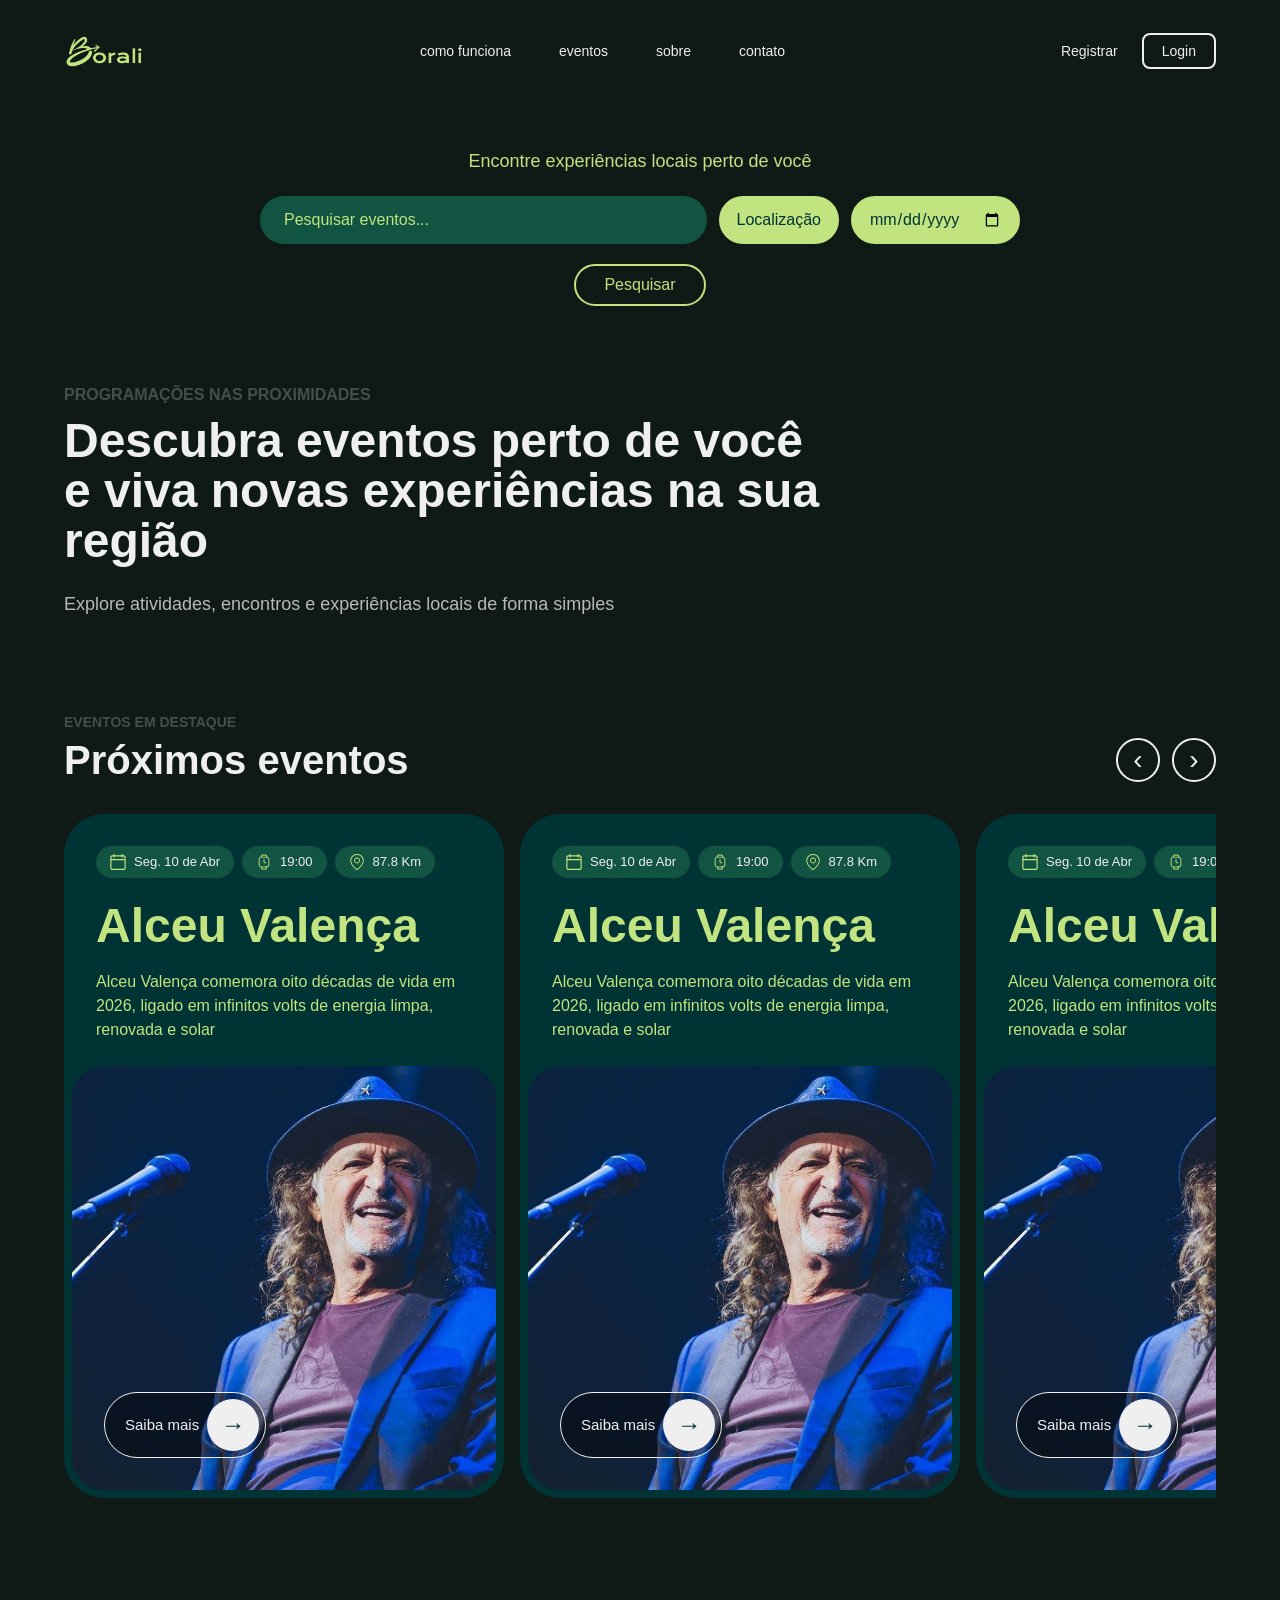
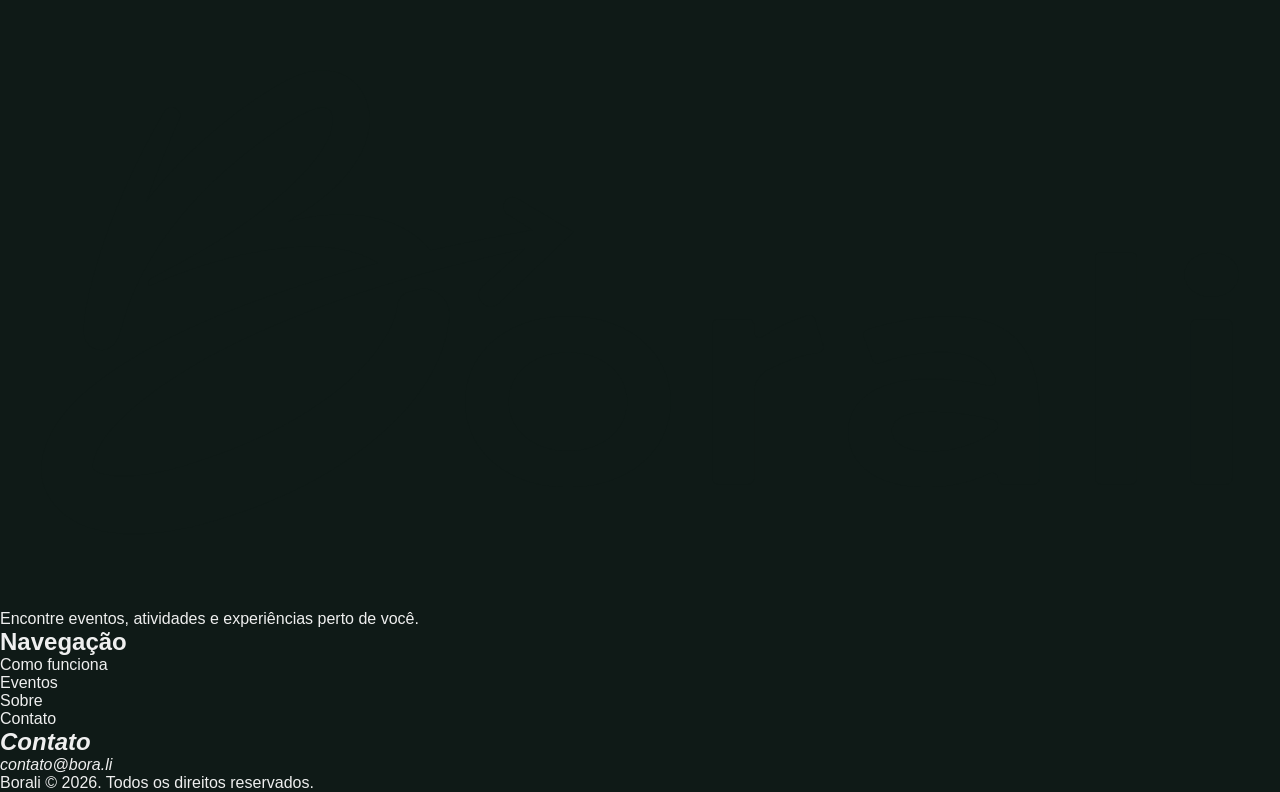
==== commit e9ced887: "feat: adiciona segundo card de evento" ====
--- a/index.html
+++ b/index.html
@@ -179,6 +179,354 @@
               </a>
             </div>
           </article>
+
+          <article class="event-card" aria-labelledby="event-2-title">
+            <div class="event-card-info">
+              <div class="event-card-meta">
+                <p class="event-card-meta-item">
+                  <span class="event-card-meta-icon" aria-hidden="true">
+                    <svg
+                      version="1.0"
+                      viewBox="0 0 512.000000 512.000000"
+                      preserveAspectRatio="xMidYMid meet"
+                    >
+                      <g
+                        transform="translate(0.000000,512.000000) scale(0.100000,-0.100000)"
+                        stroke="none"
+                      >
+                        <path
+                          d="M1155 5102 c-50 -23 -91 -70 -105 -120 -5 -20 -10 -83 -10 -138 l0 -102 -197 -4 c-222 -5 -279 -18 -403 -85 -100 -55 -217 -179 -269 -284 -83 -169 -76 7 -76 -1999 0 -2003 -6 -1830 75 -1996 74 -152 218 -277 389 -338 l86 -31 1915 0 1915 0 80 28 c225 79 391 258 452 487 17 61 18 179 18 1850 0 2007 7 1829 -77 2000 -59 120 -178 239 -298 297 -117 58 -203 73 -405 73 l-165 0 0 103 c0 121 -11 166 -51 212 -87 98 -252 78 -309 -39 -17 -35 -20 -62 -20 -159 l0 -117 -1139 0 -1139 0 -4 128 c-3 116 -5 132 -27 164 -55 79 -153 109 -236 70z m-113 -859 c4 -137 20 -179 80 -223 73 -53 166 -48 235 13 53 47 63 79 63 212 l0 115 1140 0 1140 0 0 -115 c0 -133 10 -165 63 -212 71 -62 168 -65 243 -8 53 40 68 85 72 218 l4 117 159 0 c135 0 166 -3 213 -20 69 -26 130 -85 164 -158 l27 -57 3 -307 4 -308 -2092 0 -2092 0 4 308 c3 268 6 312 21 347 28 64 66 111 109 140 72 48 102 54 274 54 l162 1 4 -117z m3606 -2370 l-3 -1258 -26 -55 c-31 -66 -85 -121 -148 -152 l-46 -23 -1865 0 -1865 0 -46 23 c-64 31 -117 85 -148 151 l-26 56 -3 1258 -2 1257 2090 0 2090 0 -2 -1257z"
+                        />
+                      </g>
+                    </svg>
+                  </span>
+                  <time datetime="2026-04-10">Seg. 10 de Abr</time>
+                </p>
+                <p class="event-card-meta-item">
+                  <span class="event-card-meta-icon" aria-hidden="true">
+                    <svg
+                      version="1.0"
+                      viewBox="0 0 512.000000 512.000000"
+                      preserveAspectRatio="xMidYMid meet"
+                    >
+                      <g
+                        transform="translate(0.000000,512.000000) scale(0.100000,-0.100000)"
+                        stroke="none"
+                      >
+                        <path
+                          d="M1956 4929 c-64 -15 -158 -70 -213 -125 -81 -81 -111 -150 -152 -363 l-37 -183 -91 -23 c-52 -14 -132 -44 -185 -71 -76 -39 -110 -65 -183 -139 -123 -124 -188 -239 -220 -393 -21 -99 -21 -2045 0 -2144 62 -293 291 -528 589 -603 l90 -23 37 -183 c27 -139 44 -200 68 -248 45 -88 119 -159 216 -207 l79 -39 570 -3 c410 -3 586 0 626 8 126 27 252 125 310 241 25 48 42 108 69 248 l37 183 90 23 c302 76 539 324 593 619 8 41 11 380 11 1060 0 1079 0 1063 -53 1196 -95 234 -300 412 -550 475 l-91 23 -37 183 c-27 139 -44 200 -68 248 -46 90 -123 163 -218 209 l-78 37 -585 2 c-333 1 -602 -3 -624 -8z m1128 -279 c90 -20 126 -72 155 -222 12 -62 24 -125 27 -140 l6 -28 -711 0 c-391 0 -711 4 -711 8 0 29 55 272 66 294 18 35 76 79 117 88 46 11 1004 11 1051 0z m526 -694 c168 -55 296 -185 347 -351 17 -56 18 -118 18 -1045 0 -927 -1 -989 -18 -1045 -52 -169 -183 -300 -352 -352 -56 -17 -117 -18 -1040 -18 -774 0 -991 3 -1030 13 -176 46 -318 183 -372 357 -17 56 -18 118 -18 1045 0 927 1 989 18 1045 61 198 225 339 427 365 30 5 485 7 1010 6 894 -1 959 -3 1010 -20z m-344 -3123 c-3 -16 -15 -78 -27 -140 -25 -128 -41 -161 -100 -200 l-43 -28 -536 0 -536 0 -43 28 c-59 39 -75 72 -100 200 -12 62 -24 124 -27 140 l-6 27 712 0 712 0 -6 -27z"
+                        />
+                        <path
+                          d="M2495 3551 c-16 -10 -39 -28 -50 -41 -19 -21 -20 -38 -23 -507 -2 -456 -1 -487 16 -514 19 -31 521 -425 560 -440 61 -23 139 2 172 56 24 39 26 104 5 145 -9 18 -109 102 -243 206 l-227 176 -5 428 -5 428 -25 27 c-53 57 -120 70 -175 36z"
+                        />
+                      </g>
+                    </svg>
+                  </span>
+                  <time datetime="19:00">19:00</time>
+                </p>
+                <p class="event-card-meta-item">
+                  <span class="event-card-meta-icon" aria-hidden="true">
+                    <svg
+                      version="1.0"
+                      viewBox="0 0 512.000000 512.000000"
+                      preserveAspectRatio="xMidYMid meet"
+                    >
+                      <g
+                        transform="translate(0.000000,512.000000) scale(0.100000,-0.100000)"
+                        stroke="none"
+                      >
+                        <path
+                          d="M2335 5108 c-556 -56 -1098 -348 -1450 -783 -257 -317 -414 -676 -470 -1079 -19 -132 -22 -406 -5 -526 63 -467 291 -945 679 -1425 259 -319 585 -640 1206 -1184 28 -24 79 -58 115 -75 57 -27 76 -31 150 -31 74 0 93 4 150 31 36 17 88 51 115 75 621 544 947 865 1206 1184 388 480 616 958 679 1425 17 120 14 394 -5 526 -88 629 -433 1173 -966 1524 -400 264 -914 388 -1404 338z m515 -312 c675 -111 1234 -574 1463 -1211 115 -318 141 -683 72 -984 -82 -352 -255 -690 -540 -1056 -225 -289 -487 -556 -969 -987 -231 -207 -294 -258 -316 -258 -22 0 -85 51 -316 258 -747 668 -1091 1070 -1331 1555 -154 311 -214 551 -214 853 0 783 497 1480 1246 1748 133 47 308 84 480 100 74 7 339 -4 425 -18z"
+                        />
+                        <path
+                          d="M2410 3979 c-287 -51 -537 -226 -680 -475 -89 -156 -125 -314 -117 -514 10 -244 101 -452 273 -625 160 -160 347 -249 577 -276 72 -8 122 -8 195 0 229 27 416 116 576 276 117 117 193 247 242 412 32 106 43 296 25 413 -34 218 -156 430 -331 577 -90 76 -261 164 -375 194 -92 24 -298 34 -385 18z m284 -304 c243 -51 444 -247 500 -485 20 -83 20 -227 1 -308 -27 -113 -81 -208 -170 -298 -137 -138 -278 -198 -465 -198 -187 0 -328 60 -465 198 -89 90 -143 185 -170 298 -19 81 -19 225 1 308 79 338 427 557 768 485z"
+                        />
+                      </g>
+                    </svg>
+                  </span>
+                  87.8 Km
+                </p>
+              </div>
+              <h3 id="event-2-title" class="event-card-title">Alceu Valença</h3>
+              <p class="event-card-description">
+                Alceu Valença comemora oito décadas de vida em 2026, ligado em
+                infinitos volts de energia limpa, renovada e solar
+              </p>
+            </div>
+            <div class="event-card-media">
+              <img
+                src="img/ALCEU-VALENCA-3.jpg"
+                alt="Foto de divulgação do evento Alceu Valença"
+                class="event-card-image"
+              />
+
+              <a href="#" class="event-card-link">
+                <span>Saiba mais</span>
+                <span aria-hidden="true">→</span>
+              </a>
+            </div>
+          </article>
+
+          <article class="event-card" aria-labelledby="event-3-title">
+            <div class="event-card-info">
+              <div class="event-card-meta">
+                <p class="event-card-meta-item">
+                  <span class="event-card-meta-icon" aria-hidden="true">
+                    <svg
+                      version="1.0"
+                      viewBox="0 0 512.000000 512.000000"
+                      preserveAspectRatio="xMidYMid meet"
+                    >
+                      <g
+                        transform="translate(0.000000,512.000000) scale(0.100000,-0.100000)"
+                        stroke="none"
+                      >
+                        <path
+                          d="M1155 5102 c-50 -23 -91 -70 -105 -120 -5 -20 -10 -83 -10 -138 l0 -102 -197 -4 c-222 -5 -279 -18 -403 -85 -100 -55 -217 -179 -269 -284 -83 -169 -76 7 -76 -1999 0 -2003 -6 -1830 75 -1996 74 -152 218 -277 389 -338 l86 -31 1915 0 1915 0 80 28 c225 79 391 258 452 487 17 61 18 179 18 1850 0 2007 7 1829 -77 2000 -59 120 -178 239 -298 297 -117 58 -203 73 -405 73 l-165 0 0 103 c0 121 -11 166 -51 212 -87 98 -252 78 -309 -39 -17 -35 -20 -62 -20 -159 l0 -117 -1139 0 -1139 0 -4 128 c-3 116 -5 132 -27 164 -55 79 -153 109 -236 70z m-113 -859 c4 -137 20 -179 80 -223 73 -53 166 -48 235 13 53 47 63 79 63 212 l0 115 1140 0 1140 0 0 -115 c0 -133 10 -165 63 -212 71 -62 168 -65 243 -8 53 40 68 85 72 218 l4 117 159 0 c135 0 166 -3 213 -20 69 -26 130 -85 164 -158 l27 -57 3 -307 4 -308 -2092 0 -2092 0 4 308 c3 268 6 312 21 347 28 64 66 111 109 140 72 48 102 54 274 54 l162 1 4 -117z m3606 -2370 l-3 -1258 -26 -55 c-31 -66 -85 -121 -148 -152 l-46 -23 -1865 0 -1865 0 -46 23 c-64 31 -117 85 -148 151 l-26 56 -3 1258 -2 1257 2090 0 2090 0 -2 -1257z"
+                        />
+                      </g>
+                    </svg>
+                  </span>
+                  <time datetime="2026-04-10">Seg. 10 de Abr</time>
+                </p>
+                <p class="event-card-meta-item">
+                  <span class="event-card-meta-icon" aria-hidden="true">
+                    <svg
+                      version="1.0"
+                      viewBox="0 0 512.000000 512.000000"
+                      preserveAspectRatio="xMidYMid meet"
+                    >
+                      <g
+                        transform="translate(0.000000,512.000000) scale(0.100000,-0.100000)"
+                        stroke="none"
+                      >
+                        <path
+                          d="M1956 4929 c-64 -15 -158 -70 -213 -125 -81 -81 -111 -150 -152 -363 l-37 -183 -91 -23 c-52 -14 -132 -44 -185 -71 -76 -39 -110 -65 -183 -139 -123 -124 -188 -239 -220 -393 -21 -99 -21 -2045 0 -2144 62 -293 291 -528 589 -603 l90 -23 37 -183 c27 -139 44 -200 68 -248 45 -88 119 -159 216 -207 l79 -39 570 -3 c410 -3 586 0 626 8 126 27 252 125 310 241 25 48 42 108 69 248 l37 183 90 23 c302 76 539 324 593 619 8 41 11 380 11 1060 0 1079 0 1063 -53 1196 -95 234 -300 412 -550 475 l-91 23 -37 183 c-27 139 -44 200 -68 248 -46 90 -123 163 -218 209 l-78 37 -585 2 c-333 1 -602 -3 -624 -8z m1128 -279 c90 -20 126 -72 155 -222 12 -62 24 -125 27 -140 l6 -28 -711 0 c-391 0 -711 4 -711 8 0 29 55 272 66 294 18 35 76 79 117 88 46 11 1004 11 1051 0z m526 -694 c168 -55 296 -185 347 -351 17 -56 18 -118 18 -1045 0 -927 -1 -989 -18 -1045 -52 -169 -183 -300 -352 -352 -56 -17 -117 -18 -1040 -18 -774 0 -991 3 -1030 13 -176 46 -318 183 -372 357 -17 56 -18 118 -18 1045 0 927 1 989 18 1045 61 198 225 339 427 365 30 5 485 7 1010 6 894 -1 959 -3 1010 -20z m-344 -3123 c-3 -16 -15 -78 -27 -140 -25 -128 -41 -161 -100 -200 l-43 -28 -536 0 -536 0 -43 28 c-59 39 -75 72 -100 200 -12 62 -24 124 -27 140 l-6 27 712 0 712 0 -6 -27z"
+                        />
+                        <path
+                          d="M2495 3551 c-16 -10 -39 -28 -50 -41 -19 -21 -20 -38 -23 -507 -2 -456 -1 -487 16 -514 19 -31 521 -425 560 -440 61 -23 139 2 172 56 24 39 26 104 5 145 -9 18 -109 102 -243 206 l-227 176 -5 428 -5 428 -25 27 c-53 57 -120 70 -175 36z"
+                        />
+                      </g>
+                    </svg>
+                  </span>
+                  <time datetime="19:00">19:00</time>
+                </p>
+                <p class="event-card-meta-item">
+                  <span class="event-card-meta-icon" aria-hidden="true">
+                    <svg
+                      version="1.0"
+                      viewBox="0 0 512.000000 512.000000"
+                      preserveAspectRatio="xMidYMid meet"
+                    >
+                      <g
+                        transform="translate(0.000000,512.000000) scale(0.100000,-0.100000)"
+                        stroke="none"
+                      >
+                        <path
+                          d="M2335 5108 c-556 -56 -1098 -348 -1450 -783 -257 -317 -414 -676 -470 -1079 -19 -132 -22 -406 -5 -526 63 -467 291 -945 679 -1425 259 -319 585 -640 1206 -1184 28 -24 79 -58 115 -75 57 -27 76 -31 150 -31 74 0 93 4 150 31 36 17 88 51 115 75 621 544 947 865 1206 1184 388 480 616 958 679 1425 17 120 14 394 -5 526 -88 629 -433 1173 -966 1524 -400 264 -914 388 -1404 338z m515 -312 c675 -111 1234 -574 1463 -1211 115 -318 141 -683 72 -984 -82 -352 -255 -690 -540 -1056 -225 -289 -487 -556 -969 -987 -231 -207 -294 -258 -316 -258 -22 0 -85 51 -316 258 -747 668 -1091 1070 -1331 1555 -154 311 -214 551 -214 853 0 783 497 1480 1246 1748 133 47 308 84 480 100 74 7 339 -4 425 -18z"
+                        />
+                        <path
+                          d="M2410 3979 c-287 -51 -537 -226 -680 -475 -89 -156 -125 -314 -117 -514 10 -244 101 -452 273 -625 160 -160 347 -249 577 -276 72 -8 122 -8 195 0 229 27 416 116 576 276 117 117 193 247 242 412 32 106 43 296 25 413 -34 218 -156 430 -331 577 -90 76 -261 164 -375 194 -92 24 -298 34 -385 18z m284 -304 c243 -51 444 -247 500 -485 20 -83 20 -227 1 -308 -27 -113 -81 -208 -170 -298 -137 -138 -278 -198 -465 -198 -187 0 -328 60 -465 198 -89 90 -143 185 -170 298 -19 81 -19 225 1 308 79 338 427 557 768 485z"
+                        />
+                      </g>
+                    </svg>
+                  </span>
+                  87.8 Km
+                </p>
+              </div>
+              <h3 id="event-3-title" class="event-card-title">Alceu Valença</h3>
+              <p class="event-card-description">
+                Alceu Valença comemora oito décadas de vida em 2026, ligado em
+                infinitos volts de energia limpa, renovada e solar
+              </p>
+            </div>
+            <div class="event-card-media">
+              <img
+                src="img/ALCEU-VALENCA-3.jpg"
+                alt="Foto de divulgação do evento Alceu Valença"
+                class="event-card-image"
+              />
+
+              <a href="#" class="event-card-link">
+                <span>Saiba mais</span>
+                <span aria-hidden="true">→</span>
+              </a>
+            </div>
+          </article>
+
+          <article class="event-card" aria-labelledby="event-4-title">
+            <div class="event-card-info">
+              <div class="event-card-meta">
+                <p class="event-card-meta-item">
+                  <span class="event-card-meta-icon" aria-hidden="true">
+                    <svg
+                      version="1.0"
+                      viewBox="0 0 512.000000 512.000000"
+                      preserveAspectRatio="xMidYMid meet"
+                    >
+                      <g
+                        transform="translate(0.000000,512.000000) scale(0.100000,-0.100000)"
+                        stroke="none"
+                      >
+                        <path
+                          d="M1155 5102 c-50 -23 -91 -70 -105 -120 -5 -20 -10 -83 -10 -138 l0 -102 -197 -4 c-222 -5 -279 -18 -403 -85 -100 -55 -217 -179 -269 -284 -83 -169 -76 7 -76 -1999 0 -2003 -6 -1830 75 -1996 74 -152 218 -277 389 -338 l86 -31 1915 0 1915 0 80 28 c225 79 391 258 452 487 17 61 18 179 18 1850 0 2007 7 1829 -77 2000 -59 120 -178 239 -298 297 -117 58 -203 73 -405 73 l-165 0 0 103 c0 121 -11 166 -51 212 -87 98 -252 78 -309 -39 -17 -35 -20 -62 -20 -159 l0 -117 -1139 0 -1139 0 -4 128 c-3 116 -5 132 -27 164 -55 79 -153 109 -236 70z m-113 -859 c4 -137 20 -179 80 -223 73 -53 166 -48 235 13 53 47 63 79 63 212 l0 115 1140 0 1140 0 0 -115 c0 -133 10 -165 63 -212 71 -62 168 -65 243 -8 53 40 68 85 72 218 l4 117 159 0 c135 0 166 -3 213 -20 69 -26 130 -85 164 -158 l27 -57 3 -307 4 -308 -2092 0 -2092 0 4 308 c3 268 6 312 21 347 28 64 66 111 109 140 72 48 102 54 274 54 l162 1 4 -117z m3606 -2370 l-3 -1258 -26 -55 c-31 -66 -85 -121 -148 -152 l-46 -23 -1865 0 -1865 0 -46 23 c-64 31 -117 85 -148 151 l-26 56 -3 1258 -2 1257 2090 0 2090 0 -2 -1257z"
+                        />
+                      </g>
+                    </svg>
+                  </span>
+                  <time datetime="2026-04-10">Seg. 10 de Abr</time>
+                </p>
+                <p class="event-card-meta-item">
+                  <span class="event-card-meta-icon" aria-hidden="true">
+                    <svg
+                      version="1.0"
+                      viewBox="0 0 512.000000 512.000000"
+                      preserveAspectRatio="xMidYMid meet"
+                    >
+                      <g
+                        transform="translate(0.000000,512.000000) scale(0.100000,-0.100000)"
+                        stroke="none"
+                      >
+                        <path
+                          d="M1956 4929 c-64 -15 -158 -70 -213 -125 -81 -81 -111 -150 -152 -363 l-37 -183 -91 -23 c-52 -14 -132 -44 -185 -71 -76 -39 -110 -65 -183 -139 -123 -124 -188 -239 -220 -393 -21 -99 -21 -2045 0 -2144 62 -293 291 -528 589 -603 l90 -23 37 -183 c27 -139 44 -200 68 -248 45 -88 119 -159 216 -207 l79 -39 570 -3 c410 -3 586 0 626 8 126 27 252 125 310 241 25 48 42 108 69 248 l37 183 90 23 c302 76 539 324 593 619 8 41 11 380 11 1060 0 1079 0 1063 -53 1196 -95 234 -300 412 -550 475 l-91 23 -37 183 c-27 139 -44 200 -68 248 -46 90 -123 163 -218 209 l-78 37 -585 2 c-333 1 -602 -3 -624 -8z m1128 -279 c90 -20 126 -72 155 -222 12 -62 24 -125 27 -140 l6 -28 -711 0 c-391 0 -711 4 -711 8 0 29 55 272 66 294 18 35 76 79 117 88 46 11 1004 11 1051 0z m526 -694 c168 -55 296 -185 347 -351 17 -56 18 -118 18 -1045 0 -927 -1 -989 -18 -1045 -52 -169 -183 -300 -352 -352 -56 -17 -117 -18 -1040 -18 -774 0 -991 3 -1030 13 -176 46 -318 183 -372 357 -17 56 -18 118 -18 1045 0 927 1 989 18 1045 61 198 225 339 427 365 30 5 485 7 1010 6 894 -1 959 -3 1010 -20z m-344 -3123 c-3 -16 -15 -78 -27 -140 -25 -128 -41 -161 -100 -200 l-43 -28 -536 0 -536 0 -43 28 c-59 39 -75 72 -100 200 -12 62 -24 124 -27 140 l-6 27 712 0 712 0 -6 -27z"
+                        />
+                        <path
+                          d="M2495 3551 c-16 -10 -39 -28 -50 -41 -19 -21 -20 -38 -23 -507 -2 -456 -1 -487 16 -514 19 -31 521 -425 560 -440 61 -23 139 2 172 56 24 39 26 104 5 145 -9 18 -109 102 -243 206 l-227 176 -5 428 -5 428 -25 27 c-53 57 -120 70 -175 36z"
+                        />
+                      </g>
+                    </svg>
+                  </span>
+                  <time datetime="19:00">19:00</time>
+                </p>
+                <p class="event-card-meta-item">
+                  <span class="event-card-meta-icon" aria-hidden="true">
+                    <svg
+                      version="1.0"
+                      viewBox="0 0 512.000000 512.000000"
+                      preserveAspectRatio="xMidYMid meet"
+                    >
+                      <g
+                        transform="translate(0.000000,512.000000) scale(0.100000,-0.100000)"
+                        stroke="none"
+                      >
+                        <path
+                          d="M2335 5108 c-556 -56 -1098 -348 -1450 -783 -257 -317 -414 -676 -470 -1079 -19 -132 -22 -406 -5 -526 63 -467 291 -945 679 -1425 259 -319 585 -640 1206 -1184 28 -24 79 -58 115 -75 57 -27 76 -31 150 -31 74 0 93 4 150 31 36 17 88 51 115 75 621 544 947 865 1206 1184 388 480 616 958 679 1425 17 120 14 394 -5 526 -88 629 -433 1173 -966 1524 -400 264 -914 388 -1404 338z m515 -312 c675 -111 1234 -574 1463 -1211 115 -318 141 -683 72 -984 -82 -352 -255 -690 -540 -1056 -225 -289 -487 -556 -969 -987 -231 -207 -294 -258 -316 -258 -22 0 -85 51 -316 258 -747 668 -1091 1070 -1331 1555 -154 311 -214 551 -214 853 0 783 497 1480 1246 1748 133 47 308 84 480 100 74 7 339 -4 425 -18z"
+                        />
+                        <path
+                          d="M2410 3979 c-287 -51 -537 -226 -680 -475 -89 -156 -125 -314 -117 -514 10 -244 101 -452 273 -625 160 -160 347 -249 577 -276 72 -8 122 -8 195 0 229 27 416 116 576 276 117 117 193 247 242 412 32 106 43 296 25 413 -34 218 -156 430 -331 577 -90 76 -261 164 -375 194 -92 24 -298 34 -385 18z m284 -304 c243 -51 444 -247 500 -485 20 -83 20 -227 1 -308 -27 -113 -81 -208 -170 -298 -137 -138 -278 -198 -465 -198 -187 0 -328 60 -465 198 -89 90 -143 185 -170 298 -19 81 -19 225 1 308 79 338 427 557 768 485z"
+                        />
+                      </g>
+                    </svg>
+                  </span>
+                  87.8 Km
+                </p>
+              </div>
+              <h3 id="event-4-title" class="event-card-title">Alceu Valença</h3>
+              <p class="event-card-description">
+                Alceu Valença comemora oito décadas de vida em 2026, ligado em
+                infinitos volts de energia limpa, renovada e solar
+              </p>
+            </div>
+            <div class="event-card-media">
+              <img
+                src="img/ALCEU-VALENCA-3.jpg"
+                alt="Foto de divulgação do evento Alceu Valença"
+                class="event-card-image"
+              />
+
+              <a href="#" class="event-card-link">
+                <span>Saiba mais</span>
+                <span aria-hidden="true">→</span>
+              </a>
+            </div>
+          </article>
+
+          <article class="event-card" aria-labelledby="event-5-title">
+            <div class="event-card-info">
+              <div class="event-card-meta">
+                <p class="event-card-meta-item">
+                  <span class="event-card-meta-icon" aria-hidden="true">
+                    <svg
+                      version="1.0"
+                      viewBox="0 0 512.000000 512.000000"
+                      preserveAspectRatio="xMidYMid meet"
+                    >
+                      <g
+                        transform="translate(0.000000,512.000000) scale(0.100000,-0.100000)"
+                        stroke="none"
+                      >
+                        <path
+                          d="M1155 5102 c-50 -23 -91 -70 -105 -120 -5 -20 -10 -83 -10 -138 l0 -102 -197 -4 c-222 -5 -279 -18 -403 -85 -100 -55 -217 -179 -269 -284 -83 -169 -76 7 -76 -1999 0 -2003 -6 -1830 75 -1996 74 -152 218 -277 389 -338 l86 -31 1915 0 1915 0 80 28 c225 79 391 258 452 487 17 61 18 179 18 1850 0 2007 7 1829 -77 2000 -59 120 -178 239 -298 297 -117 58 -203 73 -405 73 l-165 0 0 103 c0 121 -11 166 -51 212 -87 98 -252 78 -309 -39 -17 -35 -20 -62 -20 -159 l0 -117 -1139 0 -1139 0 -4 128 c-3 116 -5 132 -27 164 -55 79 -153 109 -236 70z m-113 -859 c4 -137 20 -179 80 -223 73 -53 166 -48 235 13 53 47 63 79 63 212 l0 115 1140 0 1140 0 0 -115 c0 -133 10 -165 63 -212 71 -62 168 -65 243 -8 53 40 68 85 72 218 l4 117 159 0 c135 0 166 -3 213 -20 69 -26 130 -85 164 -158 l27 -57 3 -307 4 -308 -2092 0 -2092 0 4 308 c3 268 6 312 21 347 28 64 66 111 109 140 72 48 102 54 274 54 l162 1 4 -117z m3606 -2370 l-3 -1258 -26 -55 c-31 -66 -85 -121 -148 -152 l-46 -23 -1865 0 -1865 0 -46 23 c-64 31 -117 85 -148 151 l-26 56 -3 1258 -2 1257 2090 0 2090 0 -2 -1257z"
+                        />
+                      </g>
+                    </svg>
+                  </span>
+                  <time datetime="2026-04-10">Seg. 10 de Abr</time>
+                </p>
+                <p class="event-card-meta-item">
+                  <span class="event-card-meta-icon" aria-hidden="true">
+                    <svg
+                      version="1.0"
+                      viewBox="0 0 512.000000 512.000000"
+                      preserveAspectRatio="xMidYMid meet"
+                    >
+                      <g
+                        transform="translate(0.000000,512.000000) scale(0.100000,-0.100000)"
+                        stroke="none"
+                      >
+                        <path
+                          d="M1956 4929 c-64 -15 -158 -70 -213 -125 -81 -81 -111 -150 -152 -363 l-37 -183 -91 -23 c-52 -14 -132 -44 -185 -71 -76 -39 -110 -65 -183 -139 -123 -124 -188 -239 -220 -393 -21 -99 -21 -2045 0 -2144 62 -293 291 -528 589 -603 l90 -23 37 -183 c27 -139 44 -200 68 -248 45 -88 119 -159 216 -207 l79 -39 570 -3 c410 -3 586 0 626 8 126 27 252 125 310 241 25 48 42 108 69 248 l37 183 90 23 c302 76 539 324 593 619 8 41 11 380 11 1060 0 1079 0 1063 -53 1196 -95 234 -300 412 -550 475 l-91 23 -37 183 c-27 139 -44 200 -68 248 -46 90 -123 163 -218 209 l-78 37 -585 2 c-333 1 -602 -3 -624 -8z m1128 -279 c90 -20 126 -72 155 -222 12 -62 24 -125 27 -140 l6 -28 -711 0 c-391 0 -711 4 -711 8 0 29 55 272 66 294 18 35 76 79 117 88 46 11 1004 11 1051 0z m526 -694 c168 -55 296 -185 347 -351 17 -56 18 -118 18 -1045 0 -927 -1 -989 -18 -1045 -52 -169 -183 -300 -352 -352 -56 -17 -117 -18 -1040 -18 -774 0 -991 3 -1030 13 -176 46 -318 183 -372 357 -17 56 -18 118 -18 1045 0 927 1 989 18 1045 61 198 225 339 427 365 30 5 485 7 1010 6 894 -1 959 -3 1010 -20z m-344 -3123 c-3 -16 -15 -78 -27 -140 -25 -128 -41 -161 -100 -200 l-43 -28 -536 0 -536 0 -43 28 c-59 39 -75 72 -100 200 -12 62 -24 124 -27 140 l-6 27 712 0 712 0 -6 -27z"
+                        />
+                        <path
+                          d="M2495 3551 c-16 -10 -39 -28 -50 -41 -19 -21 -20 -38 -23 -507 -2 -456 -1 -487 16 -514 19 -31 521 -425 560 -440 61 -23 139 2 172 56 24 39 26 104 5 145 -9 18 -109 102 -243 206 l-227 176 -5 428 -5 428 -25 27 c-53 57 -120 70 -175 36z"
+                        />
+                      </g>
+                    </svg>
+                  </span>
+                  <time datetime="19:00">19:00</time>
+                </p>
+                <p class="event-card-meta-item">
+                  <span class="event-card-meta-icon" aria-hidden="true">
+                    <svg
+                      version="1.0"
+                      viewBox="0 0 512.000000 512.000000"
+                      preserveAspectRatio="xMidYMid meet"
+                    >
+                      <g
+                        transform="translate(0.000000,512.000000) scale(0.100000,-0.100000)"
+                        stroke="none"
+                      >
+                        <path
+                          d="M2335 5108 c-556 -56 -1098 -348 -1450 -783 -257 -317 -414 -676 -470 -1079 -19 -132 -22 -406 -5 -526 63 -467 291 -945 679 -1425 259 -319 585 -640 1206 -1184 28 -24 79 -58 115 -75 57 -27 76 -31 150 -31 74 0 93 4 150 31 36 17 88 51 115 75 621 544 947 865 1206 1184 388 480 616 958 679 1425 17 120 14 394 -5 526 -88 629 -433 1173 -966 1524 -400 264 -914 388 -1404 338z m515 -312 c675 -111 1234 -574 1463 -1211 115 -318 141 -683 72 -984 -82 -352 -255 -690 -540 -1056 -225 -289 -487 -556 -969 -987 -231 -207 -294 -258 -316 -258 -22 0 -85 51 -316 258 -747 668 -1091 1070 -1331 1555 -154 311 -214 551 -214 853 0 783 497 1480 1246 1748 133 47 308 84 480 100 74 7 339 -4 425 -18z"
+                        />
+                        <path
+                          d="M2410 3979 c-287 -51 -537 -226 -680 -475 -89 -156 -125 -314 -117 -514 10 -244 101 -452 273 -625 160 -160 347 -249 577 -276 72 -8 122 -8 195 0 229 27 416 116 576 276 117 117 193 247 242 412 32 106 43 296 25 413 -34 218 -156 430 -331 577 -90 76 -261 164 -375 194 -92 24 -298 34 -385 18z m284 -304 c243 -51 444 -247 500 -485 20 -83 20 -227 1 -308 -27 -113 -81 -208 -170 -298 -137 -138 -278 -198 -465 -198 -187 0 -328 60 -465 198 -89 90 -143 185 -170 298 -19 81 -19 225 1 308 79 338 427 557 768 485z"
+                        />
+                      </g>
+                    </svg>
+                  </span>
+                  87.8 Km
+                </p>
+              </div>
+              <h3 id="event-5-title" class="event-card-title">Alceu Valença</h3>
+              <p class="event-card-description">
+                Alceu Valença comemora oito décadas de vida em 2026, ligado em
+                infinitos volts de energia limpa, renovada e solar
+              </p>
+            </div>
+            <div class="event-card-media">
+              <img
+                src="img/ALCEU-VALENCA-3.jpg"
+                alt="Foto de divulgação do evento Alceu Valença"
+                class="event-card-image"
+              />
+
+              <a href="#" class="event-card-link">
+                <span>Saiba mais</span>
+                <span aria-hidden="true">→</span>
+              </a>
+            </div>
+          </article>
         </div>
       </section>
     </main>
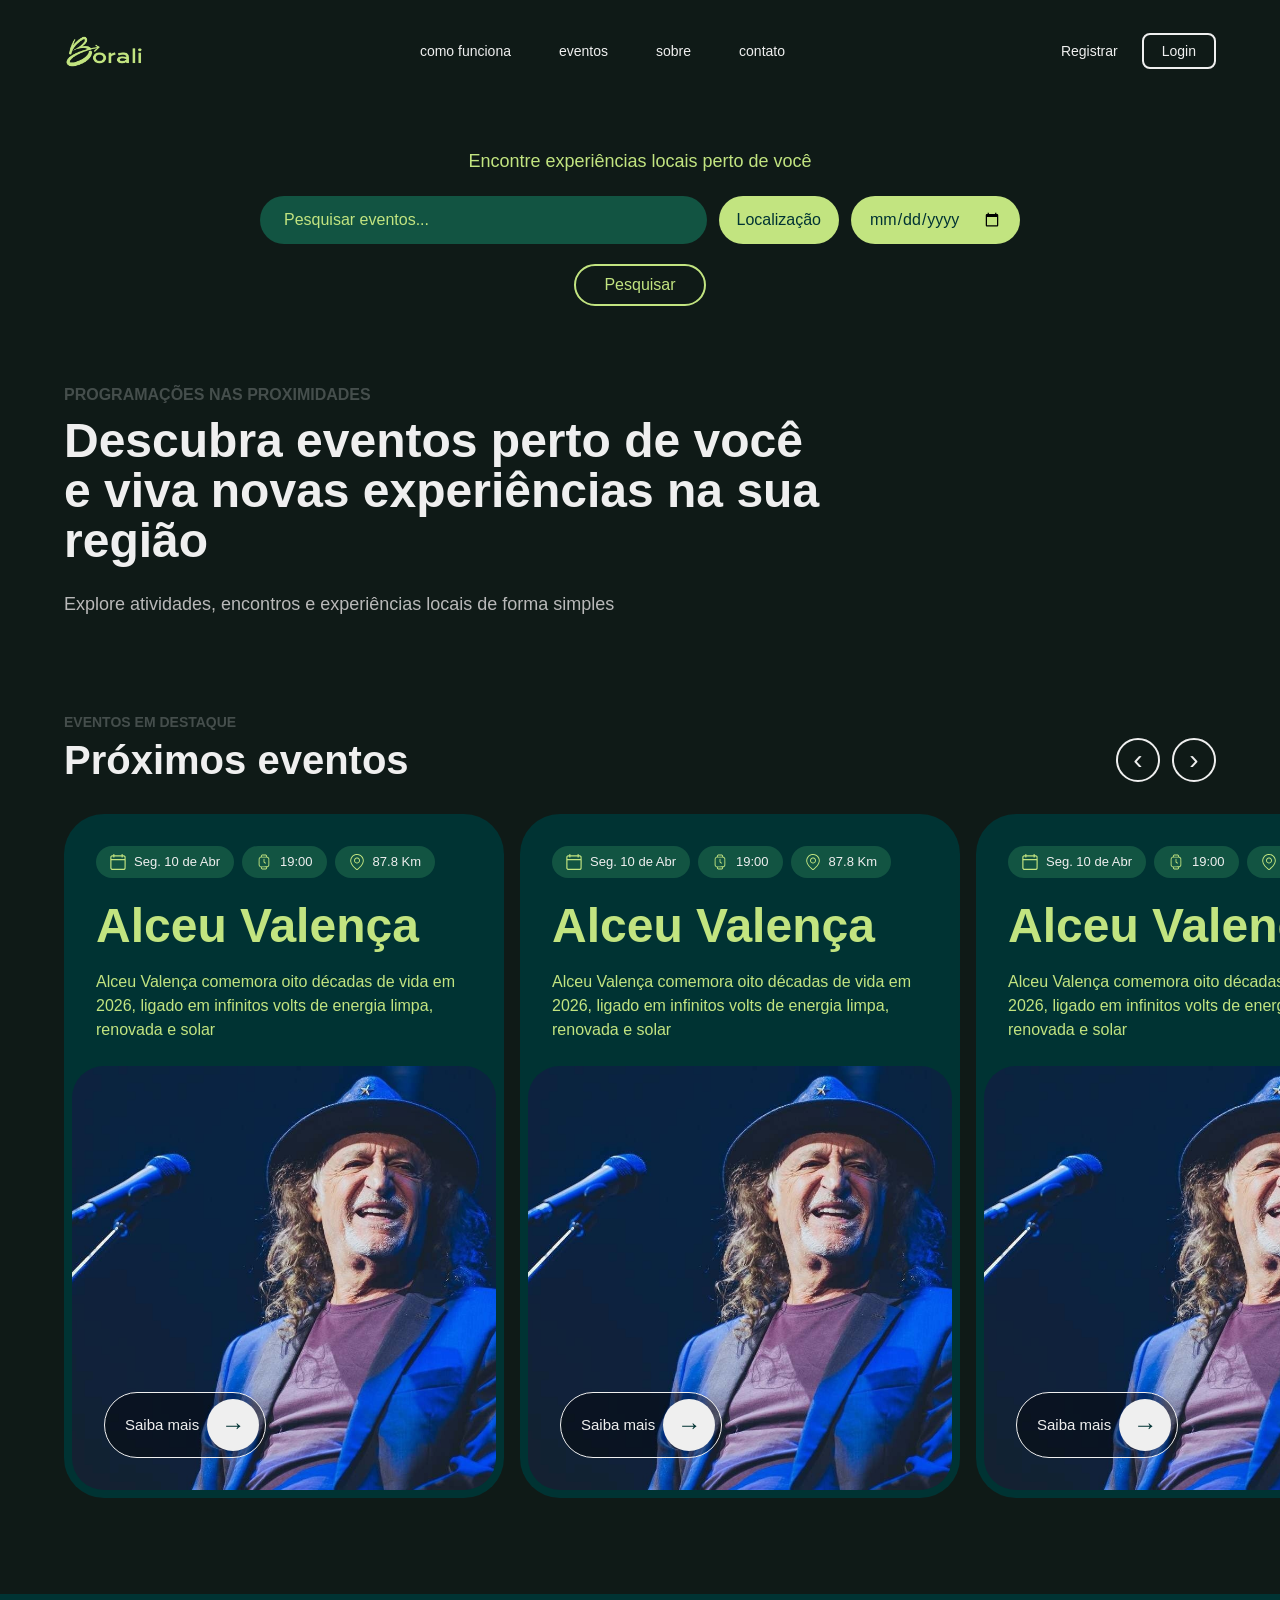
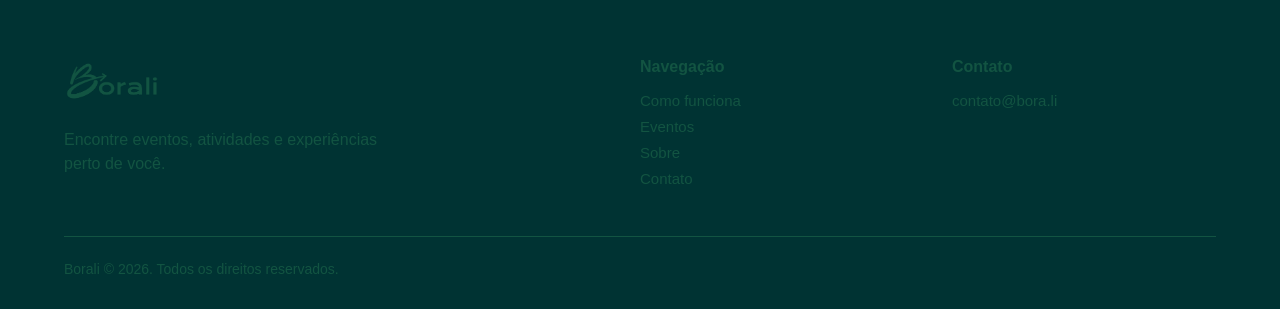
==== commit c6ad56b7: "feat: estiliza footer" ====
--- a/index.html
+++ b/index.html
@@ -533,7 +533,7 @@
     <footer class="site-footer">
       <div class="site-footer-brand">
         <a href="index.html" class="site-footer-logo"
-          ><img src="img/logo/Logo-7-png.png" alt="Borali"
+          ><img src="img/logo/Logo-2-png.png" alt="Borali"
         /></a>
 
         <p class="site-footer-description">
--- a/css/style.css
+++ b/css/style.css
@@ -241,7 +241,7 @@
  */
 
 .events-section {
-  padding: 48px 64px 80px;
+  padding: 48px 0 80px;
 }
 
 .events-header {
@@ -250,6 +250,7 @@
   justify-content: space-between;
   gap: 32px;
   margin-bottom: 32px;
+  padding: 0 64px;
 }
 
 .events-tagline {
@@ -300,7 +301,7 @@
   display: flex;
   gap: 16px;
   overflow-x: auto;
-  padding-bottom: 16px;
+  padding: 0 64px 16px;
 }
 
 .event-card {
@@ -427,3 +428,64 @@
   object-fit: cover;
   border-radius: 32px;
 }
+
+/*
+    ****** Footer
+ */
+
+.site-footer {
+  display: grid;
+  grid-template-columns: 2fr 1fr 1fr;
+  gap: 48px;
+  padding: 64px 64px 32px;
+  background-color: var(--cor-verde-rio-profundo);
+}
+
+.site-footer-logo img {
+  width: 96px;
+  height: auto;
+}
+
+.site-footer-description {
+  max-width: 320px;
+  margin-top: 24px;
+  color: var(--cor-verde-floresta);
+  font-size: 16px;
+  line-height: 1.5;
+}
+
+.site-footer-title {
+  margin-bottom: 16px;
+  color: var(--cor-verde-floresta);
+  font-size: 16px;
+  font-weight: 700;
+}
+
+.site-footer-list {
+  display: grid;
+  gap: 8px;
+  list-style: none;
+}
+
+.site-footer-link {
+  color: var(--cor-verde-floresta);
+  font-size: 15px;
+  font-weight: 500;
+  transition: color 0.3s ease;
+}
+
+.site-footer-link:hover {
+  color: var(--cor-verde-folha);
+}
+
+.site-footer-contact {
+  font-style: normal;
+}
+
+.site-footer-bottom {
+  grid-column: 1/-1;
+  border-top: 1px solid var(--cor-verde-floresta);
+  padding-top: 24px;
+  color: var(--cor-verde-floresta);
+  font-size: 14px;
+}
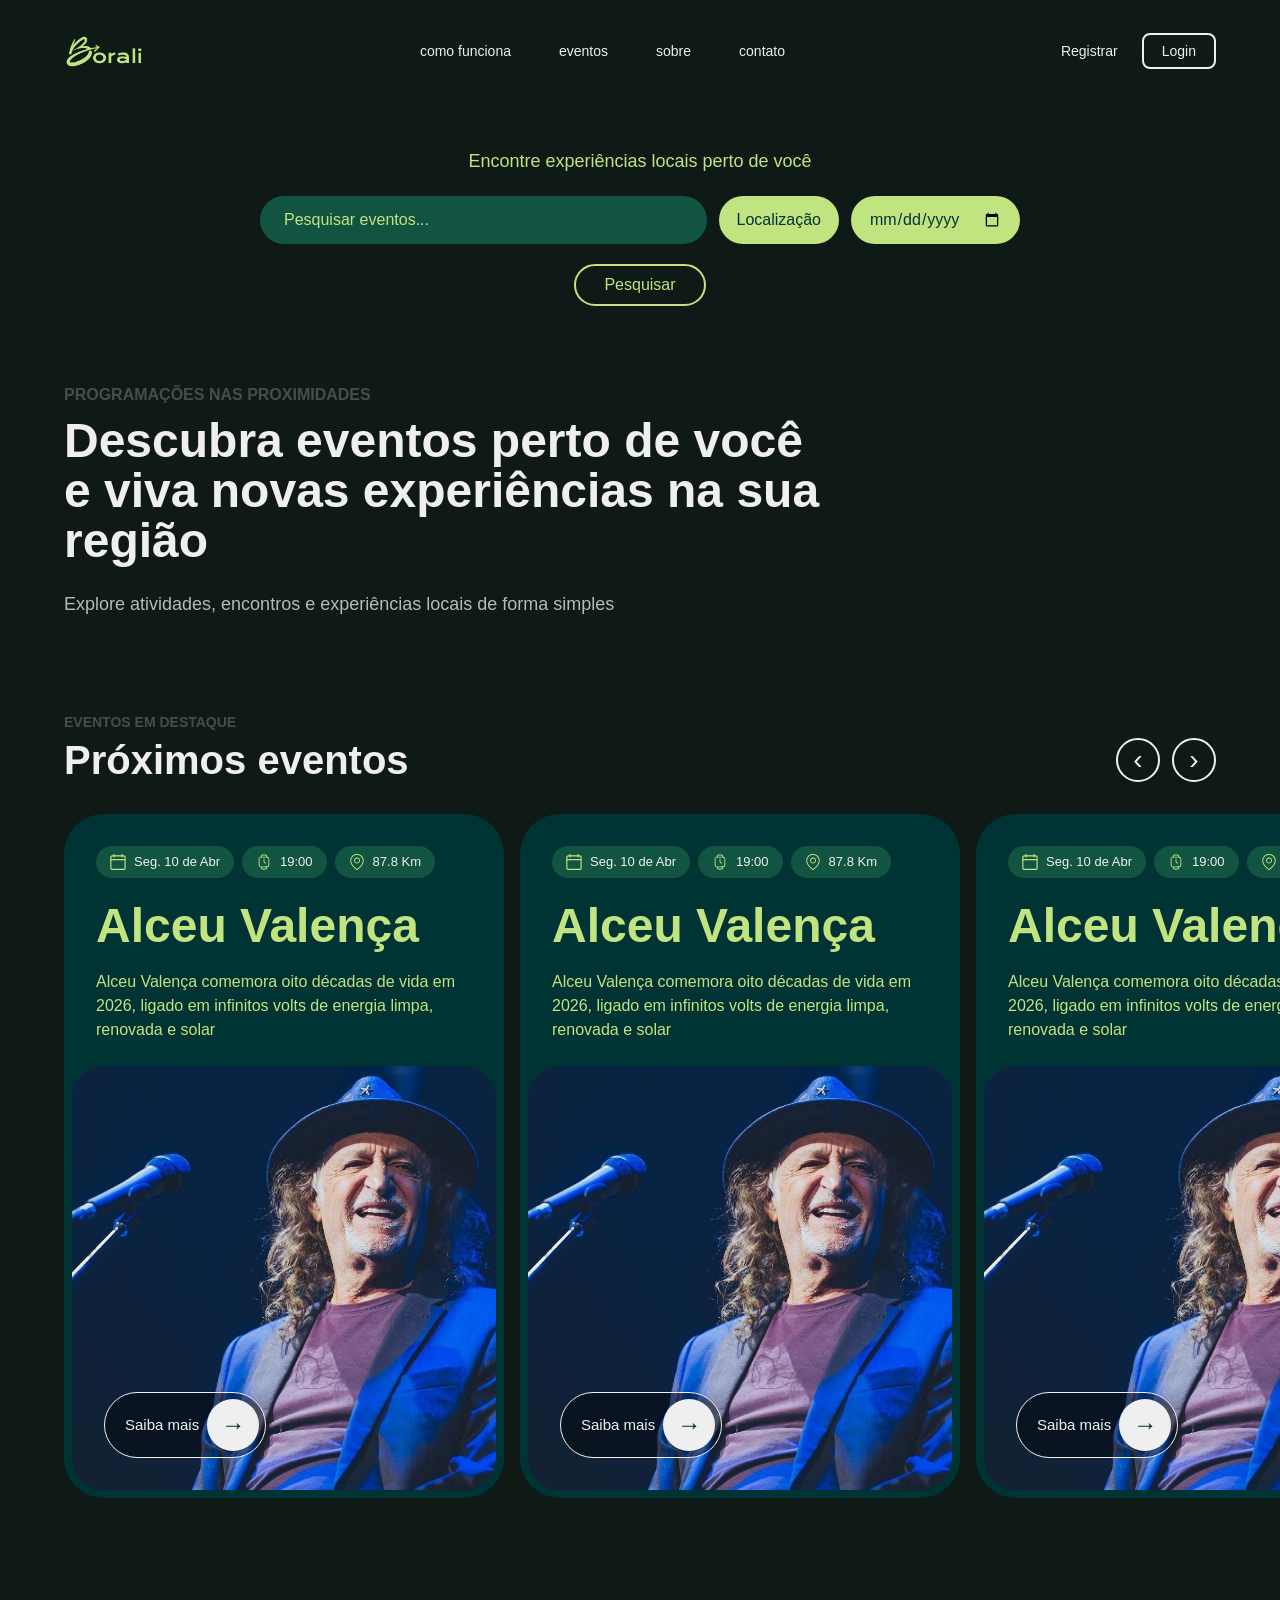
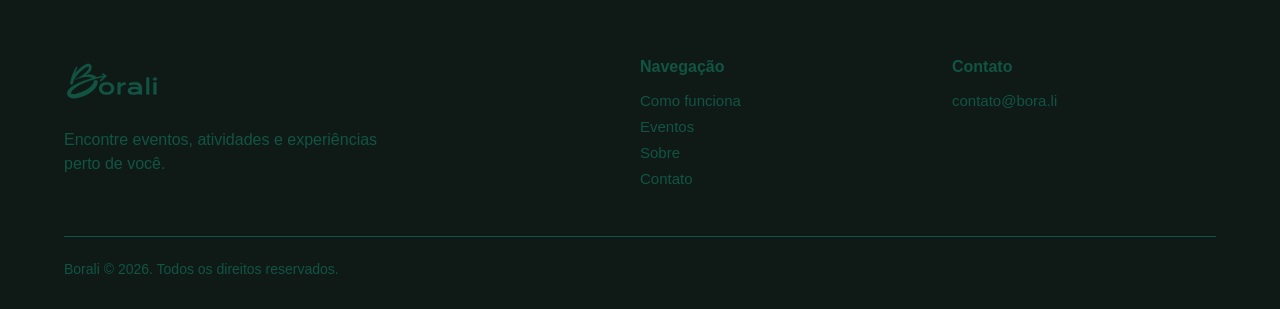
==== commit cae99018: "feat: prepara links de navegacao entre paginas" ====
--- a/index.html
+++ b/index.html
@@ -14,10 +14,12 @@
 
       <nav class="site-nav" aria-label="Menu principal">
         <ul class="site-nav-list">
-          <li><a href="#" class="site-nav-link">como funciona</a></li>
-          <li><a href="#" class="site-nav-link">eventos</a></li>
-          <li><a href="#" class="site-nav-link">sobre</a></li>
-          <li><a href="#" class="site-nav-link">contato</a></li>
+          <li>
+            <a href="como-funciona.html" class="site-nav-link">como funciona</a>
+          </li>
+          <li><a href="eventos.html" class="site-nav-link">eventos</a></li>
+          <li><a href="sobre.html" class="site-nav-link">sobre</a></li>
+          <li><a href="contato.html" class="site-nav-link">contato</a></li>
         </ul>
       </nav>
       <div class="site-header-actions">
@@ -544,10 +546,14 @@
       <nav class="site-footer-nav" aria-label="Menu do rodapé">
         <h2 class="site-footer-title">Navegação</h2>
         <ul class="site-footer-list">
-          <li><a href="#" class="site-footer-link">Como funciona</a></li>
-          <li><a href="#" class="site-footer-link">Eventos</a></li>
-          <li><a href="#" class="site-footer-link">Sobre</a></li>
-          <li><a href="#" class="site-footer-link">Contato</a></li>
+          <li>
+            <a href="como-funciona.html" class="site-footer-link"
+              >Como funciona</a
+            >
+          </li>
+          <li><a href="eventos.html" class="site-footer-link">Eventos</a></li>
+          <li><a href="sobre.html" class="site-footer-link">Sobre</a></li>
+          <li><a href="contato.html" class="site-footer-link">Contato</a></li>
         </ul>
       </nav>
 
--- a/css/style.css
+++ b/css/style.css
@@ -438,7 +438,7 @@
   grid-template-columns: 2fr 1fr 1fr;
   gap: 48px;
   padding: 64px 64px 32px;
-  background-color: var(--cor-verde-rio-profundo);
+  background-color: var(--cor-verde-floresta-profundo);
 }
 
 .site-footer-logo img {
@@ -483,9 +483,132 @@
 }
 
 .site-footer-bottom {
-  grid-column: 1/-1;
+  grid-column: 1 / -1;
   border-top: 1px solid var(--cor-verde-floresta);
   padding-top: 24px;
   color: var(--cor-verde-floresta);
   font-size: 14px;
 }
+
+/*
+    ****** Responsive
+ */
+@media (max-width: 800px) {
+  .site-header {
+    padding: 24px;
+  }
+
+  .site-nav-list {
+    gap: 24px;
+  }
+
+  .search-section {
+    padding: 40px 24px 24px;
+  }
+
+  .intro-section {
+    padding: 40px 24px;
+  }
+
+  #intro-title,
+  #events-title {
+    font-size: 36px;
+  }
+
+  .events-header {
+    padding: 0 24px;
+  }
+
+  .events-list {
+    padding: 0 24px 16px;
+  }
+
+  .event-card {
+    width: 360px;
+  }
+}
+
+@media (max-width: 624px) {
+  .site-nav-list {
+    gap: 12px;
+  }
+
+  .search-form {
+    max-width: 100%;
+  }
+
+  .search-input {
+    min-width: 100%;
+  }
+
+  .location-button,
+  .date-input {
+    flex: 1;
+  }
+
+  .events-header {
+    align-items: flex-start;
+    flex-direction: column;
+  }
+
+  .event-card {
+    width: 350px;
+  }
+
+  .site-footer {
+    gap: 32px;
+    padding: 48px 24px 32px;
+  }
+}
+
+@media (max-width: 580px) {
+  .site-header {
+    flex-wrap: wrap;
+    gap: 32px;
+  }
+
+  .site-nav {
+    order: 3;
+    width: 100%;
+  }
+
+  .site-nav-list {
+    justify-content: center;
+    gap: 24px;
+  }
+
+  .site-header-actions {
+    gap: 16px;
+  }
+
+  .location-button,
+  .date-input,
+  .search-submit-button {
+    width: 100%;
+  }
+
+  #intro-title {
+    font-size: 32px;
+  }
+
+  #events-title {
+    font-size: 32px;
+  }
+
+  .event-card-title {
+    font-size: 40px;
+  }
+
+  .event-card-link {
+    left: 24px;
+    bottom: 24px;
+    min-height: 56px;
+    padding: 6px 6px 6px 18px;
+  }
+
+  .event-card-link span:last-child {
+    width: 44px;
+    height: 44px;
+    font-size: 20px;
+  }
+}
